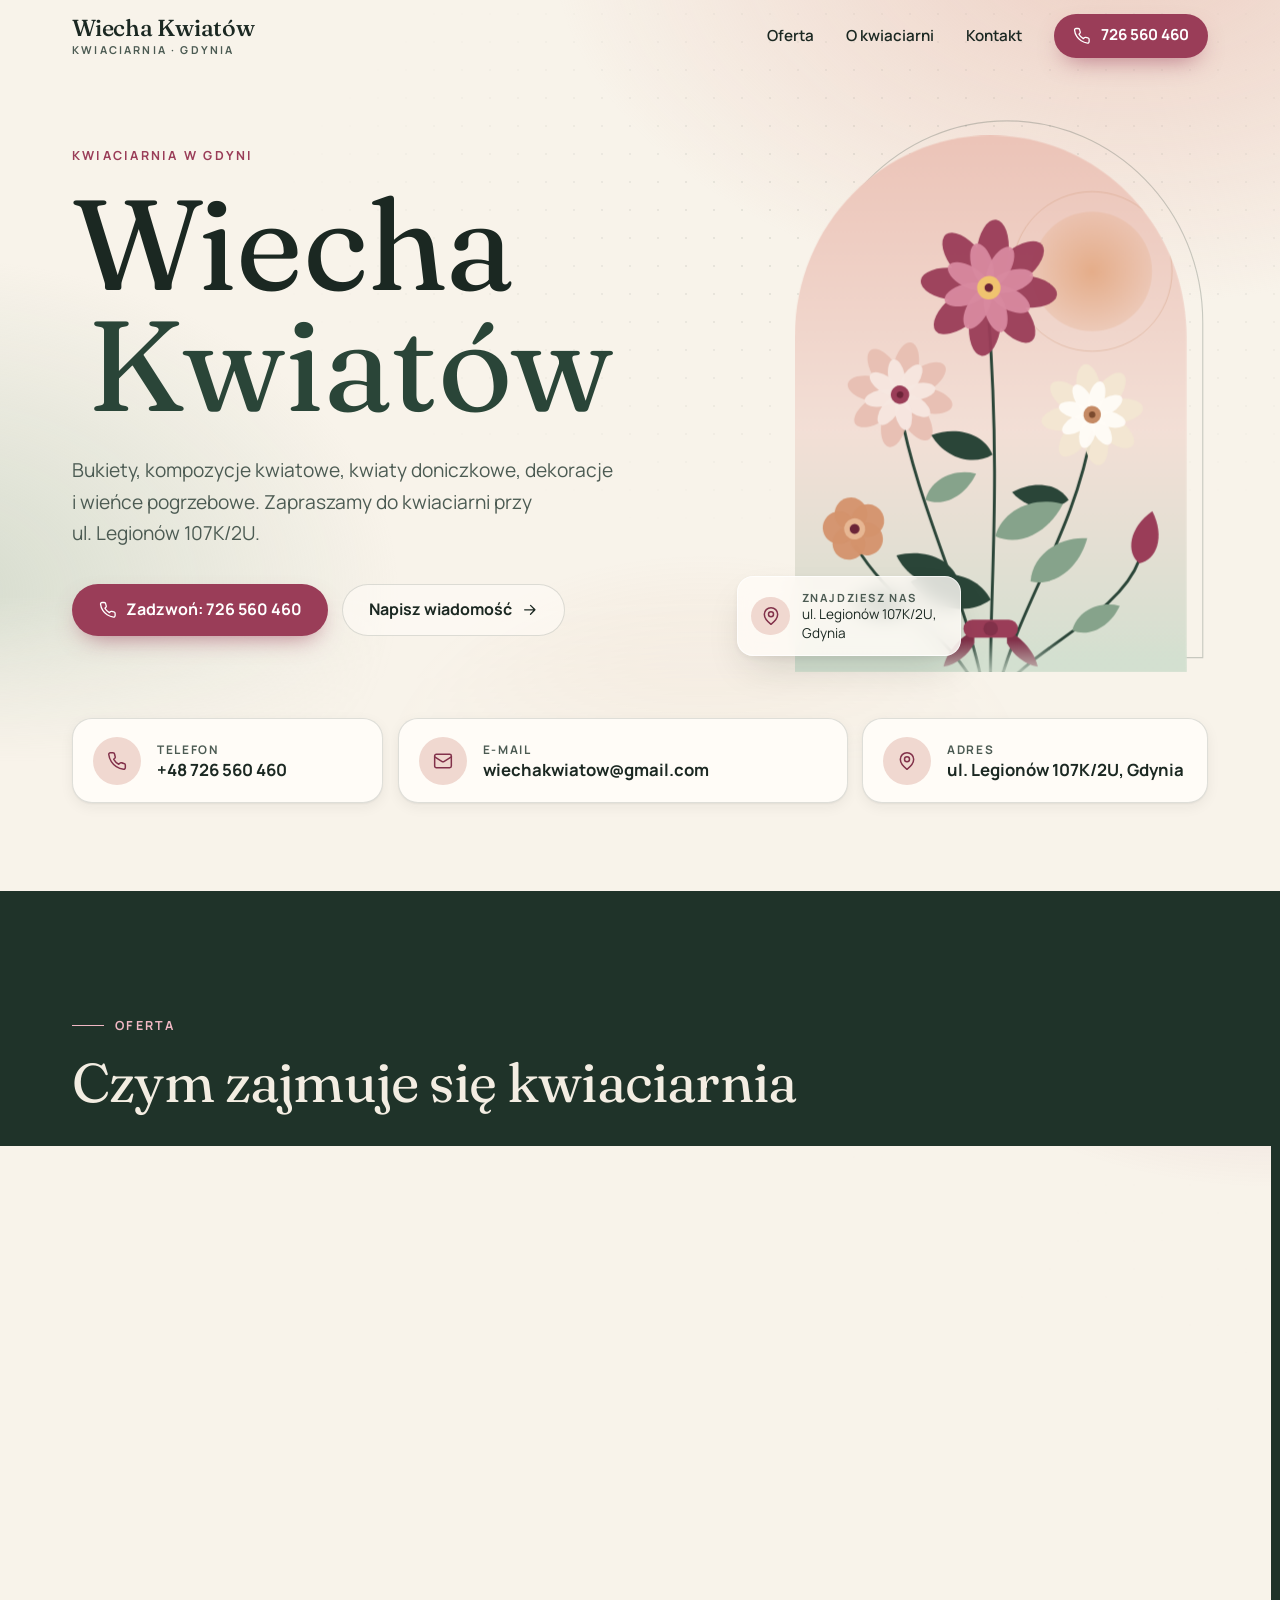
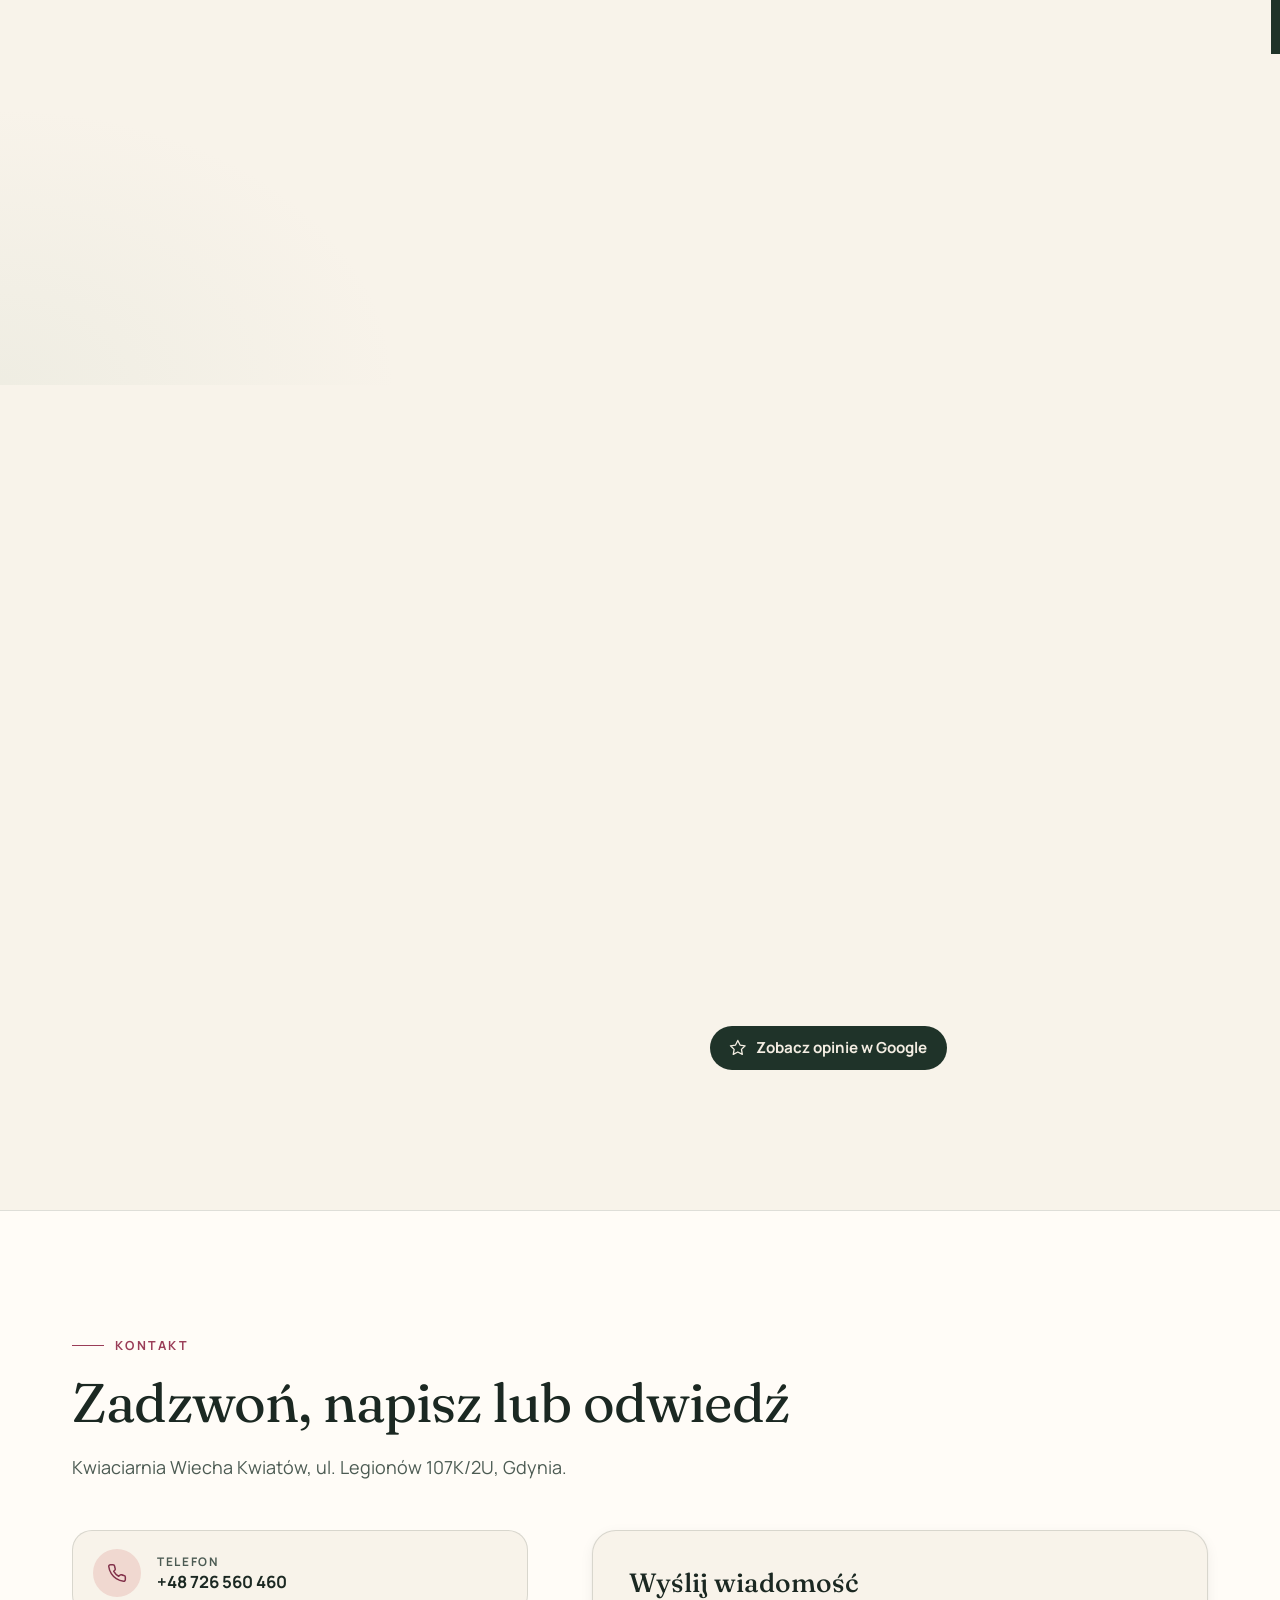
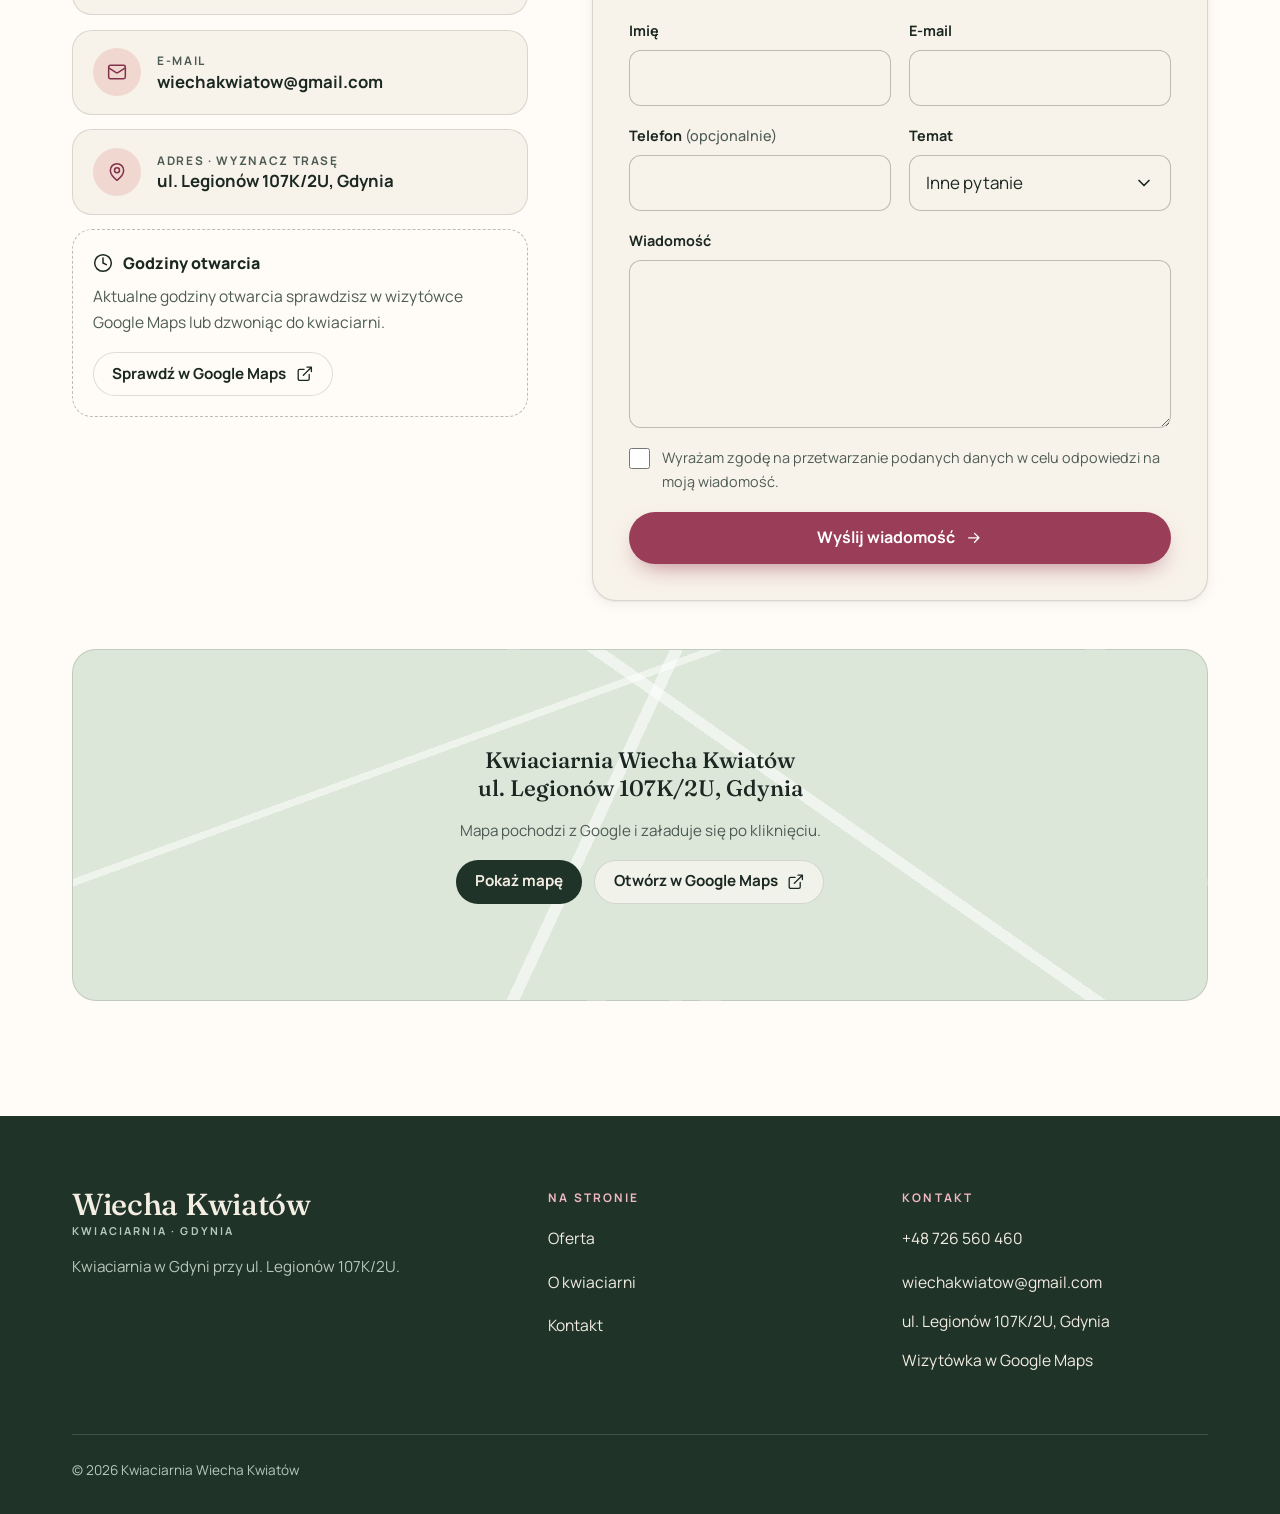
==== index.html @ 16b94c12 "Dodaj stronę-wizytówkę kwiaciarni Wiecha Kwiatów (HTML/CSS/JS) Jednostronicowa strona statyczna goto" ====
<!doctype html>
<html lang="pl">
<head>
  <meta charset="utf-8">
  <meta name="viewport" content="width=device-width, initial-scale=1">
  <title>Wiecha Kwiatów – kwiaciarnia w Gdyni | ul. Legionów 107K/2U</title>
  <meta name="description" content="Kwiaciarnia Wiecha Kwiatów w Gdyni, ul. Legionów 107K/2U: bukiety, kompozycje kwiatowe, kwiaty doniczkowe, dekoracje, wieńce pogrzebowe. Tel. 726 560 460.">
  <meta name="theme-color" content="#f8f3ea">
  <meta name="format-detection" content="telephone=no">
  <link rel="canonical" href="https://TWOJA-DOMENA.pl/">

  <!-- Open Graph / Twitter -->
  <meta property="og:type" content="website">
  <meta property="og:locale" content="pl_PL">
  <meta property="og:site_name" content="Kwiaciarnia Wiecha Kwiatów">
  <meta property="og:title" content="Wiecha Kwiatów – kwiaciarnia w Gdyni">
  <meta property="og:description" content="Bukiety, kompozycje kwiatowe, kwiaty doniczkowe, dekoracje i wieńce pogrzebowe. ul. Legionów 107K/2U, Gdynia.">
  <meta property="og:url" content="https://TWOJA-DOMENA.pl/">
  <meta property="og:image" content="https://TWOJA-DOMENA.pl/assets/img/og-image.png">
  <meta property="og:image:width" content="1200">
  <meta property="og:image:height" content="630">
  <meta property="og:image:alt" content="Kwiaciarnia Wiecha Kwiatów, Gdynia – grafika typograficzna">
  <meta name="twitter:card" content="summary_large_image">
  <meta name="twitter:title" content="Wiecha Kwiatów – kwiaciarnia w Gdyni">
  <meta name="twitter:description" content="Bukiety, kompozycje kwiatowe, kwiaty doniczkowe, dekoracje i wieńce pogrzebowe. ul. Legionów 107K/2U, Gdynia.">
  <meta name="twitter:image" content="https://TWOJA-DOMENA.pl/assets/img/og-image.png">

  <!-- Ikony -->
  <link rel="icon" href="assets/img/favicon.svg" type="image/svg+xml">
  <link rel="icon" href="assets/img/favicon-32.png" sizes="32x32" type="image/png">
  <link rel="apple-touch-icon" href="assets/img/apple-touch-icon.png">
  <link rel="manifest" href="site.webmanifest">

  <!-- Wydajność: fonty hostowane lokalnie, preload tylko krytycznych -->
  <link rel="preload" href="assets/fonts/fraunces-latin.woff2" as="font" type="font/woff2" crossorigin>
  <link rel="preload" href="assets/fonts/fraunces-latin-ext.woff2" as="font" type="font/woff2" crossorigin>
  <link rel="preload" href="assets/fonts/manrope-latin.woff2" as="font" type="font/woff2" crossorigin>
  <link rel="preload" href="assets/fonts/manrope-latin-ext.woff2" as="font" type="font/woff2" crossorigin>
  <link rel="stylesheet" href="assets/css/styles.css">
  <script>document.documentElement.classList.add("js")</script>

  <!-- Dane strukturalne: wyłącznie potwierdzone informacje.
       Celowo BRAK: openingHoursSpecification, geo, image, priceRange, aggregateRating, sameAs
       (nie zostały potwierdzone u źródła – dodać dopiero po weryfikacji, patrz docs/RESEARCH.md). -->
  <script type="application/ld+json">
  {
    "@context": "https://schema.org",
    "@graph": [
      {
        "@type": "Florist",
        "@id": "https://TWOJA-DOMENA.pl/#kwiaciarnia",
        "name": "Kwiaciarnia Wiecha Kwiatów",
        "url": "https://TWOJA-DOMENA.pl/",
        "telephone": "+48726560460",
        "email": "wiechakwiatow@gmail.com",
        "address": {
          "@type": "PostalAddress",
          "streetAddress": "ul. Legionów 107K/2U",
          "addressLocality": "Gdynia",
          "addressCountry": "PL"
        },
        "hasMap": "https://www.google.com/maps?cid=7036620546033664155"
      },
      {
        "@type": "WebSite",
        "@id": "https://TWOJA-DOMENA.pl/#website",
        "url": "https://TWOJA-DOMENA.pl/",
        "name": "Kwiaciarnia Wiecha Kwiatów",
        "inLanguage": "pl-PL",
        "publisher": { "@id": "https://TWOJA-DOMENA.pl/#kwiaciarnia" }
      }
    ]
  }
  </script>
</head>

<body>
  <a class="skip-link" href="#main">Przejdź do treści</a>

  <!-- Sprite ikon -->
  <svg class="sprite" aria-hidden="true" focusable="false" xmlns="http://www.w3.org/2000/svg">
    <symbol id="i-phone" viewBox="0 0 24 24"><path d="M22 16.92v3a2 2 0 0 1-2.18 2 19.79 19.79 0 0 1-8.63-3.07 19.5 19.5 0 0 1-6-6 19.79 19.79 0 0 1-3.07-8.67A2 2 0 0 1 4.11 2h3a2 2 0 0 1 2 1.72 12.84 12.84 0 0 0 .7 2.81 2 2 0 0 1-.45 2.11L8.09 9.91a16 16 0 0 0 6 6l1.27-1.27a2 2 0 0 1 2.11-.45 12.84 12.84 0 0 0 2.81.7A2 2 0 0 1 22 16.92z"/></symbol>
    <symbol id="i-mail" viewBox="0 0 24 24"><rect x="2" y="4" width="20" height="16" rx="2"/><path d="m22 7-8.97 5.7a1.94 1.94 0 0 1-2.06 0L2 7"/></symbol>
    <symbol id="i-pin" viewBox="0 0 24 24"><path d="M20 10c0 6-8 12-8 12S4 16 4 10a8 8 0 0 1 16 0z"/><circle cx="12" cy="10" r="3"/></symbol>
    <symbol id="i-clock" viewBox="0 0 24 24"><circle cx="12" cy="12" r="10"/><path d="M12 6v6l4 2"/></symbol>
    <symbol id="i-star" viewBox="0 0 24 24"><path d="m12 2 3.09 6.26L22 9.27l-5 4.87 1.18 6.88L12 17.77l-6.18 3.25L7 14.14 2 9.27l6.91-1.01L12 2z"/></symbol>
    <symbol id="i-arrow" viewBox="0 0 24 24"><path d="M5 12h14M13 6l6 6-6 6"/></symbol>
    <symbol id="i-ext" viewBox="0 0 24 24"><path d="M15 3h6v6M10 14 21 3M18 13v6a2 2 0 0 1-2 2H5a2 2 0 0 1-2-2V8a2 2 0 0 1 2-2h6"/></symbol>
  </svg>

  <!-- ===== NAGŁÓWEK ===== -->
  <header class="site-header" id="site-header">
    <div class="container header-inner">
      <a class="brand" href="#top">
        <span class="brand__name">Wiecha Kwiatów</span>
        <span class="brand__sub">Kwiaciarnia · Gdynia</span>
      </a>

      <nav class="nav" id="site-nav" aria-label="Główna nawigacja">
        <ul class="nav__list">
          <li><a class="nav__link" href="#oferta">Oferta</a></li>
          <li><a class="nav__link" href="#o-kwiaciarni">O kwiaciarni</a></li>
          <li><a class="nav__link" href="#kontakt">Kontakt</a></li>
        </ul>
        <a class="btn btn--primary btn--sm" href="tel:+48726560460">
          <svg class="icon" aria-hidden="true" focusable="false"><use href="#i-phone"/></svg>
          <span>726&nbsp;560&nbsp;460</span>
        </a>
      </nav>

      <button class="nav-toggle" type="button" aria-expanded="false" aria-controls="site-nav">
        <span class="sr-only">Menu</span>
        <span class="nav-toggle__bars" aria-hidden="true"></span>
      </button>
    </div>
  </header>

  <main id="main">

    <!-- ===== HERO ===== -->
    <section class="hero" id="top" aria-labelledby="hero-title">
      <div class="bg-decor" aria-hidden="true"></div>
      <div class="container hero__grid">
        <div class="hero__copy">
          <h1 class="hero__title" id="hero-title" data-rise style="--i:0">
            <span class="hero__kicker">Kwiaciarnia w Gdyni</span>
            <span class="hero__name"><span>Wiecha</span> <span>Kwiatów</span></span>
          </h1>
          <p class="hero__lead" data-rise style="--i:1">
            Bukiety, kompozycje kwiatowe, kwiaty doniczkowe, dekoracje i&nbsp;wieńce pogrzebowe.
            Zapraszamy do kwiaciarni przy ul.&nbsp;Legionów&nbsp;107K/2U.
          </p>
          <div class="hero__cta" data-rise style="--i:2">
            <a class="btn btn--primary" href="tel:+48726560460">
              <svg class="icon" aria-hidden="true" focusable="false"><use href="#i-phone"/></svg>
              Zadzwoń:&nbsp;726&nbsp;560&nbsp;460
            </a>
            <a class="btn btn--ghost btn--arrow" href="#kontakt">
              Napisz wiadomość
              <svg class="icon" aria-hidden="true" focusable="false"><use href="#i-arrow"/></svg>
            </a>
          </div>
        </div>

        <!-- Ilustracja wektorowa (dekoracja, nie zdjęcie) -->
        <div class="hero__art" aria-hidden="true">
          <svg viewBox="0 0 480 620" xmlns="http://www.w3.org/2000/svg" focusable="false">
            <defs>
              <linearGradient id="g-arch" x1="0" y1="0" x2="0" y2="1">
                <stop offset="0" stop-color="#ecc4b8"/>
                <stop offset=".55" stop-color="#f3dfd6"/>
                <stop offset="1" stop-color="#d3e0d0"/>
              </linearGradient>
              <radialGradient id="g-sun" cx=".5" cy=".5" r=".5">
                <stop offset="0" stop-color="#e3a77f" stop-opacity=".85"/>
                <stop offset="1" stop-color="#e3a77f" stop-opacity=".25"/>
              </radialGradient>
              <linearGradient id="g-fade" x1="0" y1="0" x2="0" y2="1">
                <stop offset=".35" stop-color="#d3e0d0" stop-opacity="0"/>
                <stop offset="1" stop-color="#d3e0d0" stop-opacity="1"/>
              </linearGradient>
              <clipPath id="c-arch">
                <path id="arch-d" d="M24 620V250C24 126 122 28 240 28s216 98 216 222v370z"/>
              </clipPath>

              <path id="leaf" d="M0 0C16-24 52-28 78-10 56 12 22 20 0 0z"/>

              <g id="bloom">
                <g class="pt1">
                  <ellipse cx="0" cy="-33" rx="15" ry="31"/>
                  <ellipse cx="0" cy="-33" rx="15" ry="31" transform="rotate(45)"/>
                  <ellipse cx="0" cy="-33" rx="15" ry="31" transform="rotate(90)"/>
                  <ellipse cx="0" cy="-33" rx="15" ry="31" transform="rotate(135)"/>
                  <ellipse cx="0" cy="-33" rx="15" ry="31" transform="rotate(180)"/>
                  <ellipse cx="0" cy="-33" rx="15" ry="31" transform="rotate(225)"/>
                  <ellipse cx="0" cy="-33" rx="15" ry="31" transform="rotate(270)"/>
                  <ellipse cx="0" cy="-33" rx="15" ry="31" transform="rotate(315)"/>
                </g>
                <g class="pt2">
                  <ellipse cx="0" cy="-22" rx="10" ry="21" transform="rotate(22.5)"/>
                  <ellipse cx="0" cy="-22" rx="10" ry="21" transform="rotate(67.5)"/>
                  <ellipse cx="0" cy="-22" rx="10" ry="21" transform="rotate(112.5)"/>
                  <ellipse cx="0" cy="-22" rx="10" ry="21" transform="rotate(157.5)"/>
                  <ellipse cx="0" cy="-22" rx="10" ry="21" transform="rotate(202.5)"/>
                  <ellipse cx="0" cy="-22" rx="10" ry="21" transform="rotate(247.5)"/>
                  <ellipse cx="0" cy="-22" rx="10" ry="21" transform="rotate(292.5)"/>
                  <ellipse cx="0" cy="-22" rx="10" ry="21" transform="rotate(337.5)"/>
                </g>
                <circle class="ptc" r="11"/>
                <circle class="ptd" r="4"/>
              </g>

              <g id="poppy">
                <g class="pt1">
                  <circle cx="0" cy="-22" r="23"/>
                  <circle cx="21" cy="-7" r="23"/>
                  <circle cx="13" cy="18" r="23"/>
                  <circle cx="-13" cy="18" r="23"/>
                  <circle cx="-21" cy="-7" r="23"/>
                </g>
                <circle class="pt2" r="15"/>
                <circle class="ptc" r="7"/>
              </g>

              <path id="bud" d="M0 0C-22-10-26-44 0-74 26-44 22-10 0 0z"/>
            </defs>

            <!-- obrys przesunięty (linia) -->
            <use href="#arch-d" transform="translate(18 -16)" fill="none" stroke="#1f3329" stroke-opacity=".22" stroke-width="1.2"/>

            <g class="art-frame">
              <use href="#arch-d" fill="url(#g-arch)"/>

              <g clip-path="url(#c-arch)">
                <circle cx="352" cy="178" r="66" fill="url(#g-sun)"/>
                <circle cx="352" cy="178" r="88" fill="none" stroke="#c58a64" stroke-opacity=".35" stroke-width="1"/>

                <!-- lewy bukiet -->
                <g class="art-sway art-sway--b">
                  <path class="stem" d="M232 640C214 540 160 440 140 330"/>
                  <use href="#leaf" class="leaf" transform="translate(205 520) rotate(-150) scale(.95)"/>
                  <use href="#leaf" class="leaf leaf--sage" transform="translate(168 430) rotate(-20) scale(.8)"/>
                  <use href="#bloom" class="bl bl--blush" transform="translate(140 314) rotate(12) scale(.92)"/>
                </g>

                <!-- prawy bukiet -->
                <g class="art-sway art-sway--c">
                  <path class="stem" d="M248 640C274 540 332 468 352 352"/>
                  <use href="#leaf" class="leaf leaf--sage" transform="translate(284 520) rotate(-30) scale(1)"/>
                  <use href="#leaf" class="leaf" transform="translate(326 430) rotate(-165) scale(.8)"/>
                  <use href="#bloom" class="bl bl--cream" transform="translate(352 336) rotate(-8) scale(.88)"/>
                </g>

                <!-- boczne -->
                <g class="art-sway">
                  <path class="stem" d="M226 640C196 580 126 540 92 482"/>
                  <use href="#leaf" class="leaf" transform="translate(150 548) rotate(-168) scale(.8)"/>
                  <use href="#poppy" class="bl bl--clay" transform="translate(90 462) rotate(-14) scale(.78)"/>
                </g>
                <g class="art-sway art-sway--b">
                  <path class="stem" d="M252 640C292 590 382 556 404 496"/>
                  <use href="#leaf" class="leaf leaf--sage" transform="translate(330 574) rotate(-20) scale(.75)"/>
                  <use href="#bud" class="bl bl--rose" transform="translate(404 500) rotate(14) scale(.8)"/>
                </g>

                <!-- centralna, największa -->
                <g class="art-sway art-sway--c">
                  <path class="stem" d="M240 640C238 540 252 420 238 232"/>
                  <use href="#leaf" class="leaf" transform="translate(240 540) rotate(-160) scale(1.15)"/>
                  <use href="#leaf" class="leaf leaf--sage" transform="translate(245 470) rotate(-18) scale(1.05)"/>
                  <use href="#leaf" class="leaf" transform="translate(242 380) rotate(-155) scale(.9)"/>
                  <use href="#bloom" class="bl bl--rose" transform="translate(238 196) rotate(6) scale(1.18)"/>
                </g>

                <!-- wstążka spinająca bukiet + wyciszenie łodyg ku dołowi -->
                <path d="M222 574c-14 6-30 22-34 40 14-2 28-14 34-26zM258 574c14 6 30 22 34 40-14-2-28-14-34-26z" fill="#82314a"/>
                <rect x="210" y="562" width="60" height="20" rx="10" fill="#9a3d58"/>
                <circle cx="240" cy="572" r="8" fill="#82314a"/>
                <rect x="0" y="560" width="480" height="70" fill="url(#g-fade)"/>
              </g>
            </g>
          </svg>

          <div class="art-card">
            <span class="tile__icon"><svg class="icon" aria-hidden="true" focusable="false"><use href="#i-pin"/></svg></span>
            <span><strong>Znajdziesz nas</strong>ul. Legionów 107K/2U, Gdynia</span>
          </div>
        </div>
      </div>
    </section>

    <!-- ===== SZYBKI KONTAKT ===== -->
    <section class="quick" aria-label="Dane kontaktowe">
      <div class="container quick__grid">
        <a class="tile reveal" style="--i:0" href="tel:+48726560460">
          <span class="tile__icon"><svg class="icon" aria-hidden="true" focusable="false"><use href="#i-phone"/></svg></span>
          <span><span class="tile__label">Telefon</span><span class="tile__value">+48&nbsp;726&nbsp;560&nbsp;460</span></span>
        </a>
        <a class="tile reveal" style="--i:1" href="mailto:wiechakwiatow@gmail.com">
          <span class="tile__icon"><svg class="icon" aria-hidden="true" focusable="false"><use href="#i-mail"/></svg></span>
          <span><span class="tile__label">E-mail</span><span class="tile__value">wiechakwiatow@gmail.com</span></span>
        </a>
        <a class="tile reveal" style="--i:2" href="https://www.google.com/maps?cid=7036620546033664155" target="_blank" rel="noopener">
          <span class="tile__icon"><svg class="icon" aria-hidden="true" focusable="false"><use href="#i-pin"/></svg></span>
          <span><span class="tile__label">Adres</span><span class="tile__value">ul. Legionów 107K/2U, Gdynia<span class="sr-only"> (otwiera się w nowej karcie)</span></span></span>
        </a>
      </div>
    </section>

    <!-- ===== OFERTA ===== -->
    <section class="section section--dark offer" id="oferta" aria-labelledby="oferta-title">
      <div class="bg-decor" aria-hidden="true"></div>
      <div class="container">
        <div class="offer__head reveal">
          <div>
            <p class="eyebrow">Oferta</p>
            <h2 class="h2" id="oferta-title">Czym zajmuje się kwiaciarnia</h2>
          </div>
          <p class="lead">Wybierz kategorię, o którą chcesz zapytać — formularz kontaktowy ustawi się sam.</p>
        </div>

        <!-- Aby dodać pozycję: skopiuj <li>, zmień numer, nazwę i data-topic (musi odpowiadać wartości w <select> formularza). -->
        <ul class="offer-list">
          <li class="offer-item reveal" style="--i:0">
            <a class="offer-link" href="#kontakt" data-topic="bukiet">
              <span class="offer-num" aria-hidden="true">01</span>
              <h3 class="offer-title">Bukiety</h3>
              <span class="offer-go"><span>Zapytaj</span><svg class="icon" aria-hidden="true" focusable="false"><use href="#i-arrow"/></svg></span>
            </a>
          </li>
          <li class="offer-item reveal" style="--i:1">
            <a class="offer-link" href="#kontakt" data-topic="kompozycja">
              <span class="offer-num" aria-hidden="true">02</span>
              <h3 class="offer-title">Kompozycje kwiatowe</h3>
              <span class="offer-go"><span>Zapytaj</span><svg class="icon" aria-hidden="true" focusable="false"><use href="#i-arrow"/></svg></span>
            </a>
          </li>
          <li class="offer-item reveal" style="--i:2">
            <a class="offer-link" href="#kontakt" data-topic="doniczkowe">
              <span class="offer-num" aria-hidden="true">03</span>
              <h3 class="offer-title">Kwiaty doniczkowe</h3>
              <span class="offer-go"><span>Zapytaj</span><svg class="icon" aria-hidden="true" focusable="false"><use href="#i-arrow"/></svg></span>
            </a>
          </li>
          <li class="offer-item reveal" style="--i:3">
            <a class="offer-link" href="#kontakt" data-topic="dekoracje">
              <span class="offer-num" aria-hidden="true">04</span>
              <h3 class="offer-title">Dekoracje kwiatowe</h3>
              <span class="offer-go"><span>Zapytaj</span><svg class="icon" aria-hidden="true" focusable="false"><use href="#i-arrow"/></svg></span>
            </a>
          </li>
          <li class="offer-item reveal" style="--i:4">
            <a class="offer-link" href="#kontakt" data-topic="wieniec">
              <span class="offer-num" aria-hidden="true">05</span>
              <h3 class="offer-title">Wieńce pogrzebowe</h3>
              <span class="offer-go"><span>Zapytaj</span><svg class="icon" aria-hidden="true" focusable="false"><use href="#i-arrow"/></svg></span>
            </a>
          </li>
        </ul>
        <p class="offer__note reveal">Szczegóły i dostępność — zadzwoń pod numer <a href="tel:+48726560460">+48&nbsp;726&nbsp;560&nbsp;460</a> lub napisz.</p>
      </div>
    </section>

    <!-- ===== O KWIACIARNI ===== -->
    <section class="section about" id="o-kwiaciarni" aria-labelledby="o-title">
      <div class="bg-decor" aria-hidden="true"></div>
      <div class="container about__grid">
        <div class="reveal">
          <p class="eyebrow">O kwiaciarni</p>
          <h2 class="h2" id="o-title">Kwiaciarnia przy ul.&nbsp;Legionów w&nbsp;Gdyni</h2>
        </div>
        <div class="reveal" style="--i:1">
          <div class="about__text">
            <!-- TODO(klient): rozbudować opis o historię, zespół i podejście do pracy – dopiero po otrzymaniu tych informacji. -->
            <p>Wiecha Kwiatów to kwiaciarnia w Gdyni. Zajmuje się tworzeniem kompozycji kwiatowych — od bukietów, przez kwiaty doniczkowe i dekoracje, po wieńce pogrzebowe.</p>
            <p>Kompozycje są przygotowywane z dbałością o szczegóły i zgodnie z indywidualnymi oczekiwaniami klientów.</p>
          </div>
          <dl class="facts">
            <div><dt>Miasto</dt><dd>Gdynia</dd></div>
            <div><dt>Adres</dt><dd>ul. Legionów 107K/2U</dd></div>
            <div><dt>Telefon</dt><dd><a href="tel:+48726560460">+48&nbsp;726&nbsp;560&nbsp;460</a></dd></div>
          </dl>
          <div class="review-card">
            <h3>Opinie klientów</h3>
            <p>Opinie o kwiaciarni znajdziesz w jej wizytówce Google.</p>
            <a class="btn btn--dark btn--sm" href="https://www.google.com/maps?cid=7036620546033664155" target="_blank" rel="noopener">
              <svg class="icon" aria-hidden="true" focusable="false"><use href="#i-star"/></svg>
              Zobacz opinie w Google
              <span class="sr-only">(otwiera się w nowej karcie)</span>
            </a>
          </div>
        </div>
      </div>
    </section>

    <!-- ===== KONTAKT ===== -->
    <section class="section contact" id="kontakt" aria-labelledby="kontakt-title">
      <div class="container">
        <div class="reveal">
          <p class="eyebrow">Kontakt</p>
          <h2 class="h2" id="kontakt-title">Zadzwoń, napisz lub odwiedź</h2>
          <p class="lead">Kwiaciarnia Wiecha Kwiatów, ul.&nbsp;Legionów&nbsp;107K/2U, Gdynia.</p>
        </div>

        <div class="contact__grid">
          <div class="contact__cards">
            <a class="tile reveal" style="--i:0" href="tel:+48726560460">
              <span class="tile__icon"><svg class="icon" aria-hidden="true" focusable="false"><use href="#i-phone"/></svg></span>
              <span><span class="tile__label">Telefon</span><span class="tile__value">+48&nbsp;726&nbsp;560&nbsp;460</span></span>
            </a>
            <a class="tile reveal" style="--i:1" href="mailto:wiechakwiatow@gmail.com">
              <span class="tile__icon"><svg class="icon" aria-hidden="true" focusable="false"><use href="#i-mail"/></svg></span>
              <span><span class="tile__label">E-mail</span><span class="tile__value">wiechakwiatow@gmail.com</span></span>
            </a>
            <a class="tile reveal" style="--i:2" href="https://www.google.com/maps/dir/?api=1&amp;destination=Kwiaciarnia+Wiecha+Kwiat%C3%B3w%2C+Legion%C3%B3w+107K%2F2U%2C+Gdynia" target="_blank" rel="noopener">
              <span class="tile__icon"><svg class="icon" aria-hidden="true" focusable="false"><use href="#i-pin"/></svg></span>
              <span><span class="tile__label">Adres · wyznacz trasę</span><span class="tile__value">ul. Legionów 107K/2U, Gdynia<span class="sr-only"> (otwiera się w nowej karcie)</span></span></span>
            </a>
            <!-- TODO(klient): wpisać godziny otwarcia po ich potwierdzeniu (np. lista <dl> dni i godzin) – do tego czasu odsyłamy do Google. -->
            <div class="hours reveal" style="--i:3">
              <h3><svg class="icon" aria-hidden="true" focusable="false"><use href="#i-clock"/></svg> Godziny otwarcia</h3>
              <p>Aktualne godziny otwarcia sprawdzisz w wizytówce Google Maps lub dzwoniąc do kwiaciarni.</p>
              <a class="btn btn--ghost btn--sm" href="https://www.google.com/maps?cid=7036620546033664155" target="_blank" rel="noopener">
                Sprawdź w Google Maps
                <svg class="icon" aria-hidden="true" focusable="false"><use href="#i-ext"/></svg>
                <span class="sr-only">(otwiera się w nowej karcie)</span>
              </a>
            </div>
          </div>

          <div class="form-card reveal" style="--i:1">
            <h3 id="form-title">Wyślij wiadomość</h3>
            <!-- TODO(integracja): wpisz adres usługi obsługującej formularz w data-endpoint
                 (np. Formspree / Web3Forms / własny skrypt PHP na Hostingerze). Szczegóły: README.md.
                 Do czasu integracji formularz nie wysyła danych – pokazuje przycisk „Napisz e-mailem". -->
            <form class="form" id="contact-form" method="post" action="#kontakt" data-endpoint="" novalidate aria-labelledby="form-title">
              <div class="field-row">
                <div class="field">
                  <label class="field__label" for="f-name">Imię</label>
                  <input class="field__control" id="f-name" name="name" type="text" autocomplete="name" required aria-describedby="f-name-err">
                  <p class="field__error" id="f-name-err" role="alert"></p>
                </div>
                <div class="field">
                  <label class="field__label" for="f-email">E-mail</label>
                  <input class="field__control" id="f-email" name="email" type="email" autocomplete="email" inputmode="email" required aria-describedby="f-email-err">
                  <p class="field__error" id="f-email-err" role="alert"></p>
                </div>
              </div>
              <div class="field-row">
                <div class="field">
                  <label class="field__label" for="f-phone">Telefon <span class="field__opt">(opcjonalnie)</span></label>
                  <input class="field__control" id="f-phone" name="phone" type="tel" autocomplete="tel" inputmode="tel">
                </div>
                <div class="field">
                  <label class="field__label" for="f-topic">Temat</label>
                  <select class="field__control" id="f-topic" name="topic">
                    <option value="inne">Inne pytanie</option>
                    <option value="bukiet">Bukiet</option>
                    <option value="kompozycja">Kompozycja kwiatowa</option>
                    <option value="doniczkowe">Kwiaty doniczkowe</option>
                    <option value="dekoracje">Dekoracje kwiatowe</option>
                    <option value="wieniec">Wieniec pogrzebowy</option>
                  </select>
                </div>
              </div>
              <div class="field">
                <label class="field__label" for="f-message">Wiadomość</label>
                <textarea class="field__control" id="f-message" name="message" rows="5" required aria-describedby="f-message-err"></textarea>
                <p class="field__error" id="f-message-err" role="alert"></p>
              </div>
              <div class="form__hp" aria-hidden="true">
                <label>Nie wypełniaj tego pola <input type="text" name="website" tabindex="-1" autocomplete="off"></label>
              </div>
              <div class="field">
                <label class="check">
                  <input type="checkbox" id="f-consent" name="consent" required aria-describedby="f-consent-err">
                  <!-- TODO(klient): po dostarczeniu polityki prywatności zlinkować ją w tej zgodzie. -->
                  <span>Wyrażam zgodę na przetwarzanie podanych danych w celu odpowiedzi na moją wiadomość.</span>
                </label>
                <p class="field__error" id="f-consent-err" role="alert"></p>
              </div>
              <div class="form__status" id="form-status" role="status" aria-live="polite"></div>
              <button class="btn btn--primary" type="submit">
                Wyślij wiadomość
                <svg class="icon" aria-hidden="true" focusable="false"><use href="#i-arrow"/></svg>
              </button>
            </form>
          </div>
        </div>

        <!-- Mapa ładowana dopiero po kliknięciu (wydajność + prywatność) -->
        <div class="map reveal" id="map"
             data-src="https://www.google.com/maps?q=Kwiaciarnia+Wiecha+Kwiat%C3%B3w%2C+Legion%C3%B3w+107K%2F2U%2C+Gdynia&amp;hl=pl&amp;output=embed">
          <div class="map__placeholder">
            <strong>Kwiaciarnia Wiecha Kwiatów<br>ul. Legionów 107K/2U, Gdynia</strong>
            <p>Mapa pochodzi z Google i załaduje się po kliknięciu.</p>
            <div class="map__actions">
              <button class="btn btn--dark btn--sm" type="button" id="map-load">Pokaż mapę</button>
              <a class="btn btn--ghost btn--sm" href="https://www.google.com/maps?cid=7036620546033664155" target="_blank" rel="noopener">
                Otwórz w Google Maps
                <svg class="icon" aria-hidden="true" focusable="false"><use href="#i-ext"/></svg>
                <span class="sr-only">(otwiera się w nowej karcie)</span>
              </a>
            </div>
          </div>
        </div>
      </div>
    </section>
  </main>

  <!-- ===== STOPKA ===== -->
  <footer class="site-footer">
    <div class="container">
      <div class="footer__grid">
        <div class="footer__brand">
          <a class="brand" href="#top">
            <span class="brand__name">Wiecha Kwiatów</span>
            <span class="brand__sub">Kwiaciarnia · Gdynia</span>
          </a>
          <p>Kwiaciarnia w Gdyni przy ul.&nbsp;Legionów&nbsp;107K/2U.</p>
        </div>
        <nav aria-label="Nawigacja w stopce">
          <p class="footer__title">Na stronie</p>
          <ul class="footer__list">
            <li><a href="#oferta">Oferta</a></li>
            <li><a href="#o-kwiaciarni">O kwiaciarni</a></li>
            <li><a href="#kontakt">Kontakt</a></li>
          </ul>
        </nav>
        <div>
          <p class="footer__title">Kontakt</p>
          <ul class="footer__list">
            <li><a href="tel:+48726560460">+48&nbsp;726&nbsp;560&nbsp;460</a></li>
            <li><a href="mailto:wiechakwiatow@gmail.com">wiechakwiatow@gmail.com</a></li>
            <li>ul. Legionów 107K/2U, Gdynia</li>
            <li><a href="https://www.google.com/maps?cid=7036620546033664155" target="_blank" rel="noopener">Wizytówka w Google Maps<span class="sr-only"> (otwiera się w nowej karcie)</span></a></li>
          </ul>
        </div>
      </div>
      <!-- TODO(klient): dane rejestrowe firmy (nazwa podmiotu, NIP) i link do polityki prywatności – po dostarczeniu. -->
      <p class="footer__bottom">© <span id="year">2026</span> Kwiaciarnia Wiecha Kwiatów</p>
    </div>
  </footer>

  <!-- Dolny pasek CTA (mobile) -->
  <div class="mobile-bar">
    <a class="btn btn--primary" href="tel:+48726560460">
      <svg class="icon" aria-hidden="true" focusable="false"><use href="#i-phone"/></svg>
      Zadzwoń
    </a>
    <a class="btn btn--ghost" href="https://www.google.com/maps/dir/?api=1&amp;destination=Kwiaciarnia+Wiecha+Kwiat%C3%B3w%2C+Legion%C3%B3w+107K%2F2U%2C+Gdynia" target="_blank" rel="noopener">
      <svg class="icon" aria-hidden="true" focusable="false"><use href="#i-pin"/></svg>
      Dojazd
      <span class="sr-only">(otwiera się w nowej karcie)</span>
    </a>
  </div>

  <script src="assets/js/main.js" defer></script>
</body>
</html>
---- assets/css/styles.css ----
/* ==========================================================================
   Kwiaciarnia Wiecha Kwiatów — arkusz stylów
   Struktura: 1 Fonty · 2 Tokeny · 3 Reset · 4 Layout · 5 Komponenty ·
              6 Sekcje · 7 Animacje · 8 Preferencje użytkownika
   ========================================================================== */

/* 1. FONTY (self-hosted, podzbiór: łaciński + polskie znaki) -------------- */
@font-face {
  font-family: "Fraunces";
  font-style: normal;
  font-weight: 100 900;
  font-display: swap;
  src: url("../fonts/fraunces-latin.woff2") format("woff2");
  unicode-range: U+0020-007E, U+00A0, U+00A9, U+00B0, U+00B7, U+00D3, U+00F3, U+2013, U+2014, U+2018-201E, U+2022, U+2026, U+20AC;
}
@font-face {
  font-family: "Fraunces";
  font-style: normal;
  font-weight: 100 900;
  font-display: swap;
  src: url("../fonts/fraunces-latin-ext.woff2") format("woff2");
  unicode-range: U+0104-0107, U+0118-0119, U+0141-0144, U+015A-015B, U+0179-017C;
}
@font-face {
  font-family: "Manrope";
  font-style: normal;
  font-weight: 200 800;
  font-display: swap;
  src: url("../fonts/manrope-latin.woff2") format("woff2");
  unicode-range: U+0020-007E, U+00A0, U+00A9, U+00B0, U+00B7, U+00D3, U+00F3, U+2013, U+2014, U+2018-201E, U+2022, U+2026, U+20AC;
}
@font-face {
  font-family: "Manrope";
  font-style: normal;
  font-weight: 200 800;
  font-display: swap;
  src: url("../fonts/manrope-latin-ext.woff2") format("woff2");
  unicode-range: U+0104-0107, U+0118-0119, U+0141-0144, U+015A-015B, U+0179-017C;
}

/* 2. TOKENY ----------------------------------------------------------------
   Wszystkie kolory przeszły kontrolę kontrastu WCAG AA (tekst ≥ 4.5:1). */
:root {
  --ivory: #f8f3ea;
  --paper: #fffcf7;
  --ink: #1b2822;
  --ink-soft: #4c5b53;
  --forest: #1f3329;
  --forest-2: #2a4538;
  --on-dark: #f3ede2;
  --on-dark-soft: #b9c7bd;
  --rose: #9a3d58;
  --rose-deep: #82314a;
  --rose-light: #f0b8c4;
  --blush: #f0d8d0;
  --blush-2: #e8bfb3;
  --sage: #b7c8b5;
  --sage-2: #dce6d9;
  --clay: #c58a64;
  --line: rgba(27, 40, 34, 0.14);
  --line-dark: rgba(243, 237, 226, 0.16);

  --font-display: "Fraunces", "Iowan Old Style", "Palatino Linotype", Palatino, Georgia, serif;
  --font-body: "Manrope", system-ui, -apple-system, "Segoe UI", Roboto, "Helvetica Neue", Arial, sans-serif;

  --radius: 1.25rem;
  --radius-sm: 0.75rem;
  --shadow-sm: 0 1px 2px rgba(27, 40, 34, 0.06), 0 4px 14px rgba(27, 40, 34, 0.06);
  --shadow-md: 0 2px 6px rgba(27, 40, 34, 0.06), 0 18px 40px -12px rgba(27, 40, 34, 0.18);
  --ease: cubic-bezier(0.22, 0.7, 0.2, 1);

  --header-h: 4.5rem;
  --gutter: clamp(1.25rem, 5vw, 2.5rem);
  --section-y: clamp(4rem, 9vw, 7.5rem);
}

/* 3. RESET ---------------------------------------------------------------- */
*,
*::before,
*::after {
  box-sizing: border-box;
}
html {
  -webkit-text-size-adjust: 100%;
  text-size-adjust: 100%;
  scroll-behavior: smooth;
  scroll-padding-top: calc(var(--header-h) + 1rem);
  color-scheme: light;
}
body {
  margin: 0;
  background: var(--ivory);
  color: var(--ink);
  font-family: var(--font-body);
  font-size: 1.0625rem;
  line-height: 1.65;
  font-feature-settings: "kern", "liga";
  -webkit-font-smoothing: antialiased;
  -moz-osx-font-smoothing: grayscale;
  overflow-x: hidden;
}
img,
svg {
  display: block;
  max-width: 100%;
}
h1,
h2,
h3,
p,
ul,
dl,
dd,
figure {
  margin: 0;
}
ul {
  padding: 0;
  list-style: none;
}
a {
  color: inherit;
}
button,
input,
select,
textarea {
  font: inherit;
  color: inherit;
}
[hidden] {
  display: none !important;
}

:focus-visible {
  outline: 3px solid var(--rose);
  outline-offset: 3px;
  border-radius: 4px;
}
.on-dark :focus-visible,
.site-footer :focus-visible {
  outline-color: var(--rose-light);
}

.sr-only {
  position: absolute;
  width: 1px;
  height: 1px;
  padding: 0;
  margin: -1px;
  overflow: hidden;
  clip: rect(0, 0, 0, 0);
  white-space: nowrap;
  border: 0;
}
.sprite {
  position: absolute;
  width: 0;
  height: 0;
  overflow: hidden;
}
.icon {
  width: 1.25rem;
  height: 1.25rem;
  flex: none;
  fill: none;
  stroke: currentColor;
  stroke-width: 1.8;
  stroke-linecap: round;
  stroke-linejoin: round;
}

.skip-link {
  position: fixed;
  top: 0.75rem;
  left: 0.75rem;
  z-index: 100;
  padding: 0.7rem 1.1rem;
  border-radius: 999px;
  background: var(--forest);
  color: var(--on-dark);
  font-weight: 700;
  text-decoration: none;
  transform: translateY(-200%);
  transition: transform 0.2s var(--ease);
}
.skip-link:focus {
  transform: translateY(0);
}

/* 4. LAYOUT --------------------------------------------------------------- */
.container {
  width: 100%;
  max-width: 76rem;
  margin-inline: auto;
  padding-inline: var(--gutter);
}
.section {
  position: relative;
  padding-block: var(--section-y);
}
.section--dark {
  background: var(--forest);
  color: var(--on-dark);
}

/* 5. KOMPONENTY ----------------------------------------------------------- */

/* Typografia */
.eyebrow {
  display: inline-flex;
  align-items: center;
  gap: 0.7rem;
  margin-bottom: 1.1rem;
  color: var(--rose);
  font-size: 0.78rem;
  font-weight: 700;
  letter-spacing: 0.18em;
  text-transform: uppercase;
}
.eyebrow::before {
  content: "";
  width: 2rem;
  height: 1px;
  background: currentColor;
}
.on-dark .eyebrow,
.section--dark .eyebrow {
  color: var(--rose-light);
}
.h2 {
  font-family: var(--font-display);
  font-weight: 400;
  font-size: clamp(2.1rem, 4.6vw, 3.4rem);
  line-height: 1.08;
  letter-spacing: -0.015em;
  text-wrap: balance;
}
.lead {
  max-width: 38rem;
  margin-top: 1.25rem;
  color: var(--ink-soft);
  font-size: 1.125rem;
}
.section--dark .lead {
  color: var(--on-dark-soft);
}

/* Przyciski */
.btn {
  position: relative;
  display: inline-flex;
  align-items: center;
  justify-content: center;
  gap: 0.6rem;
  min-height: 3.25rem;
  padding: 0.85rem 1.6rem;
  border: 1.5px solid transparent;
  border-radius: 999px;
  font-size: 1rem;
  font-weight: 700;
  line-height: 1.2;
  text-decoration: none;
  cursor: pointer;
  transition: transform 0.25s var(--ease), background-color 0.25s, color 0.25s, border-color 0.25s, box-shadow 0.25s;
}
.btn:active {
  transform: translateY(1px) scale(0.99);
}
.btn--primary {
  background: var(--rose);
  color: #fff;
  box-shadow: 0 10px 24px -10px rgba(154, 61, 88, 0.7);
}
.btn--primary:hover {
  background: var(--rose-deep);
  transform: translateY(-2px);
  box-shadow: 0 16px 28px -12px rgba(154, 61, 88, 0.75);
}
.btn--ghost {
  border-color: var(--line);
  background: rgba(255, 252, 247, 0.6);
  color: var(--ink);
}
.btn--ghost:hover {
  border-color: var(--forest);
  background: var(--paper);
  transform: translateY(-2px);
}
.btn--dark {
  background: var(--forest);
  color: var(--on-dark);
}
.btn--dark:hover {
  background: var(--forest-2);
  transform: translateY(-2px);
}
.btn--sm {
  min-height: 2.75rem;
  padding: 0.55rem 1.15rem;
  font-size: 0.95rem;
}
.btn .icon {
  width: 1.1rem;
  height: 1.1rem;
}
.btn--arrow .icon {
  transition: transform 0.25s var(--ease);
}
.btn--arrow:hover .icon {
  transform: translateX(3px);
}

/* Nagłówek / nawigacja */
.site-header {
  position: sticky;
  top: 0;
  z-index: 50;
  height: var(--header-h);
  border-bottom: 1px solid transparent;
  transition: background-color 0.3s, border-color 0.3s, box-shadow 0.3s, backdrop-filter 0.3s;
}
.site-header.is-scrolled {
  background: rgba(248, 243, 234, 0.88);
  border-bottom-color: var(--line);
  -webkit-backdrop-filter: saturate(1.4) blur(14px);
  backdrop-filter: saturate(1.4) blur(14px);
}
.header-inner {
  display: flex;
  align-items: center;
  justify-content: space-between;
  gap: 1rem;
  height: 100%;
}
.brand {
  display: flex;
  flex-direction: column;
  line-height: 1.1;
  text-decoration: none;
}
.brand__name {
  font-family: var(--font-display);
  font-size: 1.45rem;
  font-weight: 500;
  letter-spacing: -0.01em;
}
.brand__sub {
  margin-top: 0.2rem;
  color: var(--ink-soft);
  font-size: 0.68rem;
  font-weight: 700;
  letter-spacing: 0.2em;
  text-transform: uppercase;
}
.nav {
  display: flex;
  align-items: center;
  gap: 2rem;
}
.nav__list {
  display: flex;
  align-items: center;
  gap: 2rem;
}
.nav__link {
  position: relative;
  padding-block: 0.4rem;
  font-size: 0.95rem;
  font-weight: 600;
  text-decoration: none;
}
.nav__link::after {
  content: "";
  position: absolute;
  inset: auto 0 0.1rem;
  height: 1.5px;
  background: var(--rose);
  transform: scaleX(0);
  transform-origin: left;
  transition: transform 0.3s var(--ease);
}
.nav__link:hover::after,
.nav__link[aria-current="true"]::after {
  transform: scaleX(1);
}

.nav-toggle {
  display: none;
  position: relative;
  width: 2.9rem;
  height: 2.9rem;
  padding: 0;
  border: 1.5px solid var(--line);
  border-radius: 50%;
  background: rgba(255, 252, 247, 0.7);
  cursor: pointer;
}
.nav-toggle__bars,
.nav-toggle__bars::before {
  position: absolute;
  left: 50%;
  width: 1.1rem;
  height: 2px;
  border-radius: 2px;
  background: var(--ink);
  transition: transform 0.3s var(--ease), top 0.3s var(--ease);
}
.nav-toggle__bars {
  top: calc(50% - 4px);
  transform: translateX(-50%);
}
.nav-toggle__bars::before {
  content: "";
  top: 8px;
  left: 0;
}
.nav-toggle[aria-expanded="true"] .nav-toggle__bars {
  top: calc(50% - 1px);
  transform: translateX(-50%) rotate(45deg);
}
.nav-toggle[aria-expanded="true"] .nav-toggle__bars::before {
  top: 0;
  transform: rotate(-90deg);
}

@media (max-width: 899.98px) {
  .js .nav-toggle {
    display: block;
  }
  .nav {
    position: absolute;
    inset: 100% 0 auto;
    flex-direction: column;
    align-items: stretch;
    gap: 1rem;
    padding: 1rem var(--gutter) 1.5rem;
    border-bottom: 1px solid var(--line);
    background: var(--paper);
    box-shadow: var(--shadow-md);
  }
  .nav__list {
    flex-direction: column;
    align-items: stretch;
    gap: 0;
  }
  .nav__link {
    display: block;
    padding: 0.95rem 0;
    border-bottom: 1px solid var(--line);
    font-size: 1.05rem;
  }
  .nav__link::after {
    display: none;
  }
  .nav .btn {
    width: 100%;
  }
  .js .nav {
    visibility: hidden;
    opacity: 0;
    transform: translateY(-8px);
    transition: opacity 0.25s var(--ease), transform 0.25s var(--ease), visibility 0s 0.25s;
  }
  .js .nav.is-open {
    visibility: visible;
    opacity: 1;
    transform: none;
    transition-delay: 0s;
  }
}

/* Kafelki kontaktowe */
.tile {
  display: flex;
  align-items: center;
  gap: 1rem;
  padding: 1.1rem 1.25rem;
  border: 1px solid var(--line);
  border-radius: var(--radius);
  background: var(--paper);
  text-decoration: none;
  box-shadow: var(--shadow-sm);
  transition: transform 0.3s var(--ease), box-shadow 0.3s var(--ease), border-color 0.3s;
}
a.tile:hover {
  transform: translateY(-3px);
  border-color: rgba(154, 61, 88, 0.4);
  box-shadow: var(--shadow-md);
}
.tile__icon {
  display: grid;
  place-items: center;
  width: 3rem;
  height: 3rem;
  flex: none;
  border-radius: 50%;
  background: var(--blush);
  color: var(--rose-deep);
}
.tile__label {
  display: block;
  color: var(--ink-soft);
  font-size: 0.74rem;
  font-weight: 700;
  letter-spacing: 0.14em;
  text-transform: uppercase;
}
.tile__value {
  display: block;
  font-size: 1.05rem;
  font-weight: 700;
  line-height: 1.35;
  overflow-wrap: break-word;
}

/* Formularz */
.form {
  display: grid;
  gap: 1.15rem;
}
.field {
  display: grid;
  gap: 0.45rem;
}
.field__label {
  font-size: 0.9rem;
  font-weight: 700;
}
.field__opt {
  color: var(--ink-soft);
  font-weight: 500;
}
.field__control {
  width: 100%;
  min-height: 3.25rem;
  padding: 0.8rem 1rem;
  border: 1.5px solid rgba(27, 40, 34, 0.28);
  border-radius: var(--radius-sm);
  background: var(--ivory);
  transition: border-color 0.2s, box-shadow 0.2s, background-color 0.2s;
}
textarea.field__control {
  min-height: 9rem;
  resize: vertical;
}
select.field__control {
  appearance: none;
  padding-right: 2.75rem;
  background-image: url("data:image/svg+xml,%3Csvg xmlns='http://www.w3.org/2000/svg' width='20' height='20' viewBox='0 0 24 24' fill='none' stroke='%231b2822' stroke-width='2' stroke-linecap='round' stroke-linejoin='round'%3E%3Cpath d='m6 9 6 6 6-6'/%3E%3C/svg%3E");
  background-repeat: no-repeat;
  background-position: right 1rem center;
}
.field__control:hover {
  border-color: var(--forest);
}
.field__control:focus {
  outline: none;
  border-color: var(--rose);
  background: #fff;
  box-shadow: 0 0 0 4px rgba(154, 61, 88, 0.18);
}
.field__control[aria-invalid="true"] {
  border-color: #b3261e;
}
.field__error {
  min-height: 0;
  color: #a31f18;
  font-size: 0.875rem;
  font-weight: 600;
}
.field__error:empty {
  display: none;
}
.field-row {
  display: grid;
  gap: 1.15rem;
}
@media (min-width: 640px) {
  .field-row {
    grid-template-columns: 1fr 1fr;
  }
}
.check {
  display: grid;
  grid-template-columns: auto 1fr;
  gap: 0.75rem;
  align-items: start;
  font-size: 0.9rem;
  color: var(--ink-soft);
}
.check input {
  width: 1.35rem;
  height: 1.35rem;
  margin: 0.1rem 0 0;
  accent-color: var(--rose);
}
.form__hp {
  position: absolute;
  left: -10000px;
  width: 1px;
  height: 1px;
  overflow: hidden;
}
.form__status {
  padding: 1rem 1.15rem;
  border-radius: var(--radius-sm);
  background: var(--sage-2);
  font-size: 0.95rem;
}
.form__status--error {
  background: #f8dedb;
}
.form__status:empty {
  display: none;
}
.form__status a {
  font-weight: 700;
}

/* 6. SEKCJE --------------------------------------------------------------- */

/* Tło dekoracyjne (gradienty + delikatna siatka) */
.bg-decor {
  position: absolute;
  inset: 0;
  z-index: -1;
  overflow: hidden;
  pointer-events: none;
}
.bg-decor::before {
  content: "";
  position: absolute;
  inset: 0;
  background:
    radial-gradient(60rem 38rem at 88% -8%, rgba(232, 191, 179, 0.7), transparent 60%),
    radial-gradient(48rem 34rem at -6% 78%, rgba(183, 200, 181, 0.55), transparent 62%),
    radial-gradient(30rem 22rem at 55% 105%, rgba(197, 138, 100, 0.18), transparent 70%);
}
.bg-decor::after {
  content: "";
  position: absolute;
  inset: 0;
  background-image: radial-gradient(circle, rgba(31, 51, 41, 0.2) 1px, transparent 1.4px);
  background-size: 28px 28px;
  -webkit-mask-image: radial-gradient(ellipse 70% 60% at 70% 30%, #000 0%, transparent 72%);
  mask-image: radial-gradient(ellipse 70% 60% at 70% 30%, #000 0%, transparent 72%);
  opacity: 0.55;
}

/* Hero */
.scroll-sentinel {
  position: absolute;
  top: 0;
  left: 0;
  width: 1px;
  height: 8px;
  pointer-events: none;
}
.hero {
  position: relative;
  isolation: isolate;
  margin-top: calc(var(--header-h) * -1);
  padding-block: calc(var(--header-h) + clamp(2rem, 6vw, 4.5rem)) clamp(3rem, 7vw, 5.5rem);
}
.hero .bg-decor {
  -webkit-mask-image: linear-gradient(to bottom, #000 78%, transparent);
  mask-image: linear-gradient(to bottom, #000 78%, transparent);
}
.about .bg-decor,
.contact .bg-decor {
  -webkit-mask-image: linear-gradient(to bottom, transparent, #000 22%, #000 78%, transparent);
  mask-image: linear-gradient(to bottom, transparent, #000 22%, #000 78%, transparent);
}
.hero__grid {
  display: grid;
  gap: 2.5rem;
  align-items: center;
}
.hero__title {
  font-family: var(--font-display);
  font-weight: 400;
  line-height: 0.95;
  letter-spacing: -0.03em;
}
.hero__kicker {
  display: block;
  margin-bottom: 1.2rem;
  color: var(--rose);
  font-family: var(--font-body);
  font-size: 0.78rem;
  font-weight: 700;
  letter-spacing: 0.18em;
  line-height: 1.4;
  text-transform: uppercase;
}
.hero__name {
  display: block;
  font-size: clamp(3.6rem, 12.5vw, 8rem);
}
.hero__name span {
  display: block;
}
.hero__name span + span {
  padding-left: 0.12em;
  color: var(--forest-2);
}
.hero__lead {
  max-width: 34rem;
  text-wrap: pretty;
  margin-top: 1.75rem;
  color: var(--ink-soft);
  font-size: clamp(1.05rem, 2.2vw, 1.2rem);
}
.hero__cta {
  display: flex;
  flex-wrap: wrap;
  gap: 0.85rem;
  margin-top: 2.1rem;
}
@media (max-width: 559.98px) {
  .hero__cta .btn {
    width: 100%;
  }
}
.hero__art {
  position: relative;
  width: 100%;
  max-width: 21rem;
  margin-inline: auto;
}
.hero__art > svg {
  width: 100%;
  height: auto;
  overflow: visible;
}
.art-card {
  position: absolute;
  left: -1rem;
  bottom: 3%;
  display: flex;
  align-items: center;
  gap: 0.75rem;
  max-width: 14rem;
  padding: 0.8rem 1rem 0.8rem 0.85rem;
  border: 1px solid rgba(255, 255, 255, 0.7);
  border-radius: 1rem;
  background: rgba(255, 252, 247, 0.82);
  -webkit-backdrop-filter: blur(10px);
  backdrop-filter: blur(10px);
  box-shadow: var(--shadow-md);
  font-size: 0.85rem;
  line-height: 1.35;
}
.art-card .tile__icon {
  width: 2.4rem;
  height: 2.4rem;
}
.art-card strong {
  display: block;
  font-size: 0.7rem;
  letter-spacing: 0.14em;
  text-transform: uppercase;
  color: var(--ink-soft);
}

@media (min-width: 900px) {
  .hero {
    padding-block: calc(var(--header-h) + clamp(1.5rem, 3vw, 2.5rem)) clamp(4.5rem, 7vw, 6.5rem);
  }
  .hero__grid {
    grid-template-columns: 1.2fr 0.8fr;
    gap: 3rem;
  }
  .hero__art {
    max-width: 29rem;
  }
  .art-card {
    left: -2.25rem;
  }
}

/* Szybki kontakt (3 kafelki) */
.quick {
  position: relative;
  margin-top: -1.5rem;
  z-index: 2;
}
.quick__grid {
  display: grid;
  gap: 0.9rem;
}
@media (min-width: 560px) {
  .quick__grid {
    grid-template-columns: 1fr 1fr;
  }
  .quick__grid > :last-child {
    grid-column: 1 / -1;
  }
  .quick {
    margin-top: -2.75rem;
  }
}
@media (min-width: 1000px) {
  .quick__grid {
    grid-template-columns: 0.9fr 1.3fr 1fr;
  }
  .quick__grid > :last-child {
    grid-column: auto;
  }
}

/* Oferta */
.offer__head {
  display: grid;
  gap: 1rem;
  margin-bottom: clamp(2.25rem, 5vw, 3.75rem);
}
.offer-list {
  border-top: 1px solid var(--line-dark);
}
.offer-item {
  border-bottom: 1px solid var(--line-dark);
}
.offer-link {
  display: grid;
  grid-template-columns: auto 1fr auto;
  align-items: center;
  gap: 1rem clamp(1rem, 4vw, 3rem);
  padding: clamp(1.25rem, 3vw, 1.9rem) clamp(0.25rem, 1.5vw, 1rem);
  text-decoration: none;
  transition: background-color 0.3s, padding 0.3s var(--ease);
}
.offer-link:hover {
  background: rgba(243, 237, 226, 0.05);
  padding-inline: clamp(0.75rem, 2.5vw, 1.75rem);
}
.offer-num {
  min-width: 2.25rem;
  color: var(--rose-light);
  font-family: var(--font-display);
  font-size: 1.05rem;
  font-feature-settings: "tnum";
}
.offer-title {
  font-family: var(--font-display);
  font-size: clamp(1.6rem, 4vw, 2.6rem);
  font-weight: 400;
  line-height: 1.15;
  letter-spacing: -0.01em;
}
.offer-go {
  display: inline-flex;
  align-items: center;
  gap: 0.6rem;
  color: var(--on-dark-soft);
  font-size: 0.9rem;
  font-weight: 700;
  transition: color 0.3s;
}
.offer-go .icon {
  transition: transform 0.3s var(--ease);
}
.offer-link:hover .offer-go {
  color: var(--on-dark);
}
.offer-link:hover .offer-go .icon {
  transform: translateX(4px);
}
.offer__note {
  margin-top: 1.75rem;
  color: var(--on-dark-soft);
  font-size: 0.95rem;
}
@media (max-width: 559.98px) {
  .offer-go span {
    display: none;
  }
}
.section--dark .bg-decor::before {
  background:
    radial-gradient(44rem 30rem at 100% 0%, rgba(154, 61, 88, 0.28), transparent 62%),
    radial-gradient(40rem 28rem at 0% 100%, rgba(183, 200, 181, 0.14), transparent 62%);
}
.section--dark .bg-decor::after {
  background-image: radial-gradient(circle, rgba(243, 237, 226, 0.22) 1px, transparent 1.4px);
  -webkit-mask-image: radial-gradient(ellipse 60% 70% at 100% 0%, #000, transparent 70%);
  mask-image: radial-gradient(ellipse 60% 70% at 100% 0%, #000, transparent 70%);
  opacity: 0.5;
}

/* O kwiaciarni */
.about {
  isolation: isolate;
}
.about__grid {
  display: grid;
  gap: 2.5rem;
}
.about__text p + p {
  margin-top: 1.1rem;
}
.about__text {
  max-width: 40rem;
  margin-bottom: 1.75rem;
  color: var(--ink-soft);
  font-size: 1.125rem;
}
.facts {
  display: grid;
  gap: 0;
  border-top: 1px solid var(--line);
}
.facts > div {
  display: grid;
  grid-template-columns: 7.5rem 1fr;
  gap: 1rem;
  padding: 1rem 0;
  border-bottom: 1px solid var(--line);
}
.facts dt {
  color: var(--ink-soft);
  font-size: 0.74rem;
  font-weight: 700;
  letter-spacing: 0.14em;
  text-transform: uppercase;
  padding-top: 0.2rem;
}
.facts dd {
  font-weight: 600;
}
.review-card {
  display: grid;
  gap: 1.1rem;
  justify-items: start;
  margin-top: 2rem;
  padding: 1.5rem;
  border: 1px solid var(--line);
  border-radius: var(--radius);
  background: var(--paper);
  box-shadow: var(--shadow-sm);
}
.review-card h3 {
  font-family: var(--font-display);
  font-size: 1.5rem;
  font-weight: 500;
  line-height: 1.2;
}
.review-card p {
  color: var(--ink-soft);
  font-size: 1rem;
}
@media (min-width: 900px) {
  .about__grid {
    grid-template-columns: 1fr 1fr;
    gap: clamp(3rem, 7vw, 6rem);
    align-items: start;
  }
  .about__grid > :first-child {
    position: sticky;
    top: calc(var(--header-h) + 2rem);
  }
}

/* Kontakt */
.contact {
  isolation: isolate;
  background: var(--paper);
  border-top: 1px solid var(--line);
}
.contact__grid {
  display: grid;
  gap: clamp(2rem, 5vw, 4rem);
  margin-top: clamp(2rem, 4vw, 3rem);
}
.contact__cards {
  display: grid;
  gap: 0.9rem;
  align-content: start;
}
.contact__cards .tile {
  background: var(--ivory);
  box-shadow: none;
}
.hours {
  padding: 1.25rem;
  border: 1px dashed rgba(27, 40, 34, 0.3);
  border-radius: var(--radius);
}
.hours h3 {
  display: flex;
  align-items: center;
  gap: 0.6rem;
  margin-bottom: 0.5rem;
  font-size: 1rem;
  font-weight: 800;
}
.hours p {
  color: var(--ink-soft);
  font-size: 0.975rem;
}
.hours .btn {
  margin-top: 1rem;
}
.form-card {
  padding: clamp(1.25rem, 4vw, 2.25rem);
  border: 1px solid var(--line);
  border-radius: calc(var(--radius) + 0.25rem);
  background: var(--ivory);
  box-shadow: var(--shadow-sm);
}
.form-card h3 {
  margin-bottom: 1.25rem;
  font-family: var(--font-display);
  font-size: 1.65rem;
  font-weight: 500;
  line-height: 1.2;
}
@media (min-width: 960px) {
  .contact__grid {
    grid-template-columns: 0.85fr 1.15fr;
    align-items: start;
  }
}

/* Mapa (ładowana na życzenie) */
.map {
  position: relative;
  min-height: 22rem;
  margin-top: clamp(2rem, 4vw, 3rem);
  border: 1px solid var(--line);
  border-radius: calc(var(--radius) + 0.25rem);
  overflow: hidden;
  background:
    linear-gradient(115deg, transparent 0 46%, rgba(255, 255, 255, 0.55) 46% 47%, transparent 47% 100%),
    linear-gradient(35deg, transparent 0 62%, rgba(255, 255, 255, 0.55) 62% 63.2%, transparent 63.2% 100%),
    linear-gradient(160deg, transparent 0 30%, rgba(255, 255, 255, 0.5) 30% 31%, transparent 31% 100%),
    var(--sage-2);
}
.map__placeholder {
  position: absolute;
  inset: 0;
  display: grid;
  place-content: center;
  justify-items: center;
  gap: 1rem;
  padding: 2rem 1.25rem;
  text-align: center;
}
.map__placeholder p {
  max-width: 28rem;
  font-size: 0.95rem;
  color: var(--ink-soft);
}
.map__placeholder strong {
  display: block;
  color: var(--ink);
  font-family: var(--font-display);
  font-size: 1.4rem;
  font-weight: 500;
  line-height: 1.25;
}
.map__actions {
  display: flex;
  flex-wrap: wrap;
  justify-content: center;
  gap: 0.75rem;
}
.map iframe {
  position: absolute;
  inset: 0;
  width: 100%;
  height: 100%;
  border: 0;
}

/* Stopka */
.site-footer {
  position: relative;
  padding-block: clamp(3rem, 6vw, 4.5rem) 2rem;
  background: var(--forest);
  color: var(--on-dark);
}
.footer__grid {
  display: grid;
  gap: 2.25rem;
}
.footer__brand .brand__name {
  font-size: 1.9rem;
}
.footer__brand .brand__sub {
  color: var(--on-dark-soft);
}
.footer__brand p {
  max-width: 24rem;
  margin-top: 1.1rem;
  color: var(--on-dark-soft);
  font-size: 0.95rem;
}
.footer__title {
  margin-bottom: 0.9rem;
  color: var(--rose-light);
  font-size: 0.74rem;
  font-weight: 700;
  letter-spacing: 0.18em;
  text-transform: uppercase;
}
.footer__list {
  display: grid;
  gap: 0.55rem;
  font-size: 0.975rem;
}
.footer__list a {
  display: inline-block;
  padding-block: 0.25rem;
  text-decoration: none;
  border-bottom: 1px solid transparent;
  transition: border-color 0.2s, color 0.2s;
}
.footer__list a:hover {
  border-bottom-color: currentColor;
}
.footer__bottom {
  margin-top: clamp(2.25rem, 5vw, 3.5rem);
  padding-top: 1.5rem;
  border-top: 1px solid var(--line-dark);
  color: var(--on-dark-soft);
  font-size: 0.85rem;
}
@media (min-width: 760px) {
  .footer__grid {
    grid-template-columns: 1.4fr 1fr 1fr;
    gap: 3rem;
  }
}

/* Dolny pasek CTA (tylko mobile) */
.mobile-bar {
  display: none;
}
@media (max-width: 759.98px) {
  .mobile-bar {
    position: fixed;
    inset: auto 0 0;
    z-index: 40;
    display: grid;
    grid-template-columns: 1fr 1fr;
    gap: 0.6rem;
    padding: 0.65rem var(--gutter) calc(0.65rem + env(safe-area-inset-bottom));
    border-top: 1px solid var(--line);
    background: rgba(255, 252, 247, 0.94);
    -webkit-backdrop-filter: blur(12px);
    backdrop-filter: blur(12px);
  }
  .mobile-bar .btn {
    min-height: 3rem;
    padding-inline: 0.75rem;
  }
  body {
    padding-bottom: 4.6rem;
  }
}

/* Strona 404 */
.notfound {
  display: grid;
  min-height: 100svh;
  place-content: center;
  justify-items: start;
  gap: 1.25rem;
  padding: 2rem var(--gutter);
  max-width: 40rem;
  margin-inline: auto;
}
.notfound__code {
  color: var(--rose);
  font-family: var(--font-display);
  font-size: clamp(5rem, 22vw, 9rem);
  line-height: 1;
}

/* 7. ANIMACJE ------------------------------------------------------------- */
@keyframes rise {
  from {
    opacity: 0;
    transform: translateY(18px);
  }
  to {
    opacity: 1;
    transform: none;
  }
}
@keyframes sway {
  0%,
  100% {
    transform: rotate(-1.4deg);
  }
  50% {
    transform: rotate(1.4deg);
  }
}
@keyframes drift {
  0%,
  100% {
    transform: translateY(0);
  }
  50% {
    transform: translateY(-8px);
  }
}
@keyframes bloom-in {
  from {
    opacity: 0;
    transform: scale(0.88);
  }
  to {
    opacity: 1;
    transform: none;
  }
}

[data-rise] {
  animation: rise 0.8s var(--ease) both;
  animation-delay: calc(var(--i, 0) * 90ms + 80ms);
}
.js .reveal {
  opacity: 0;
  transform: translateY(22px);
  transition: opacity 0.8s var(--ease), transform 0.8s var(--ease);
  transition-delay: calc(var(--i, 0) * 80ms);
}
.js .reveal.is-visible {
  opacity: 1;
  transform: none;
}

.art-sway {
  transform-box: fill-box;
  transform-origin: 50% 100%;
  animation: sway 9s ease-in-out infinite;
}
.art-sway--b {
  animation-duration: 11s;
  animation-delay: -3s;
}
.art-sway--c {
  animation-duration: 13s;
  animation-delay: -6s;
}
.art-frame {
  animation: bloom-in 1s var(--ease) both;
}
.art-card {
  animation: drift 7s ease-in-out infinite;
}

/* 8. PREFERENCJE UŻYTKOWNIKA --------------------------------------------- */
@media (prefers-reduced-motion: reduce) {
  html {
    scroll-behavior: auto;
  }
  *,
  *::before,
  *::after {
    animation: none !important;
    transition-duration: 0.01ms !important;
    transition-delay: 0s !important;
  }
  .js .reveal {
    opacity: 1;
    transform: none;
  }
}
@media print {
  .site-header,
  .mobile-bar,
  .bg-decor,
  .map,
  .form-card {
    display: none !important;
  }
  body {
    background: #fff;
  }
}

/* 9. ILUSTRACJA HERO (wektor; kolory przez zmienne) ------------------------ */
.bl {
  --p1: var(--rose);
  --p2: #d98aa0;
  --pc: var(--clay);
  --pd: #6b2437;
}
.bl--blush {
  --p1: var(--blush-2);
  --p2: #f7e7e1;
  --pc: var(--rose);
  --pd: #6b2437;
}
.bl--cream {
  --p1: #f4e7d2;
  --p2: #fffcf7;
  --pc: var(--clay);
  --pd: #7a4a2e;
}
.bl--clay {
  --p1: #d4936c;
  --p2: #e8b896;
  --pc: #6b2437;
}
.bl--rose {
  --p1: var(--rose);
  --p2: #d98aa0;
  --pc: #f0c36f;
  --pd: #6b2437;
}
.pt1 {
  fill: var(--p1);
  fill-opacity: 0.95;
}
.pt2 {
  fill: var(--p2);
  fill-opacity: 0.95;
}
.ptc {
  fill: var(--pc);
}
.ptd {
  fill: var(--pd);
}
.bl--clay .pt2 {
  fill-opacity: 1;
}
.bl--rose {
  fill: var(--p1);
}
.stem {
  fill: none;
  stroke: var(--forest-2);
  stroke-width: 3.2;
  stroke-linecap: round;
}
.leaf {
  fill: var(--forest-2);
}
.leaf--sage {
  fill: #86a38b;
}
.quick + .section {
  margin-top: clamp(3rem, 7vw, 5.5rem);
}
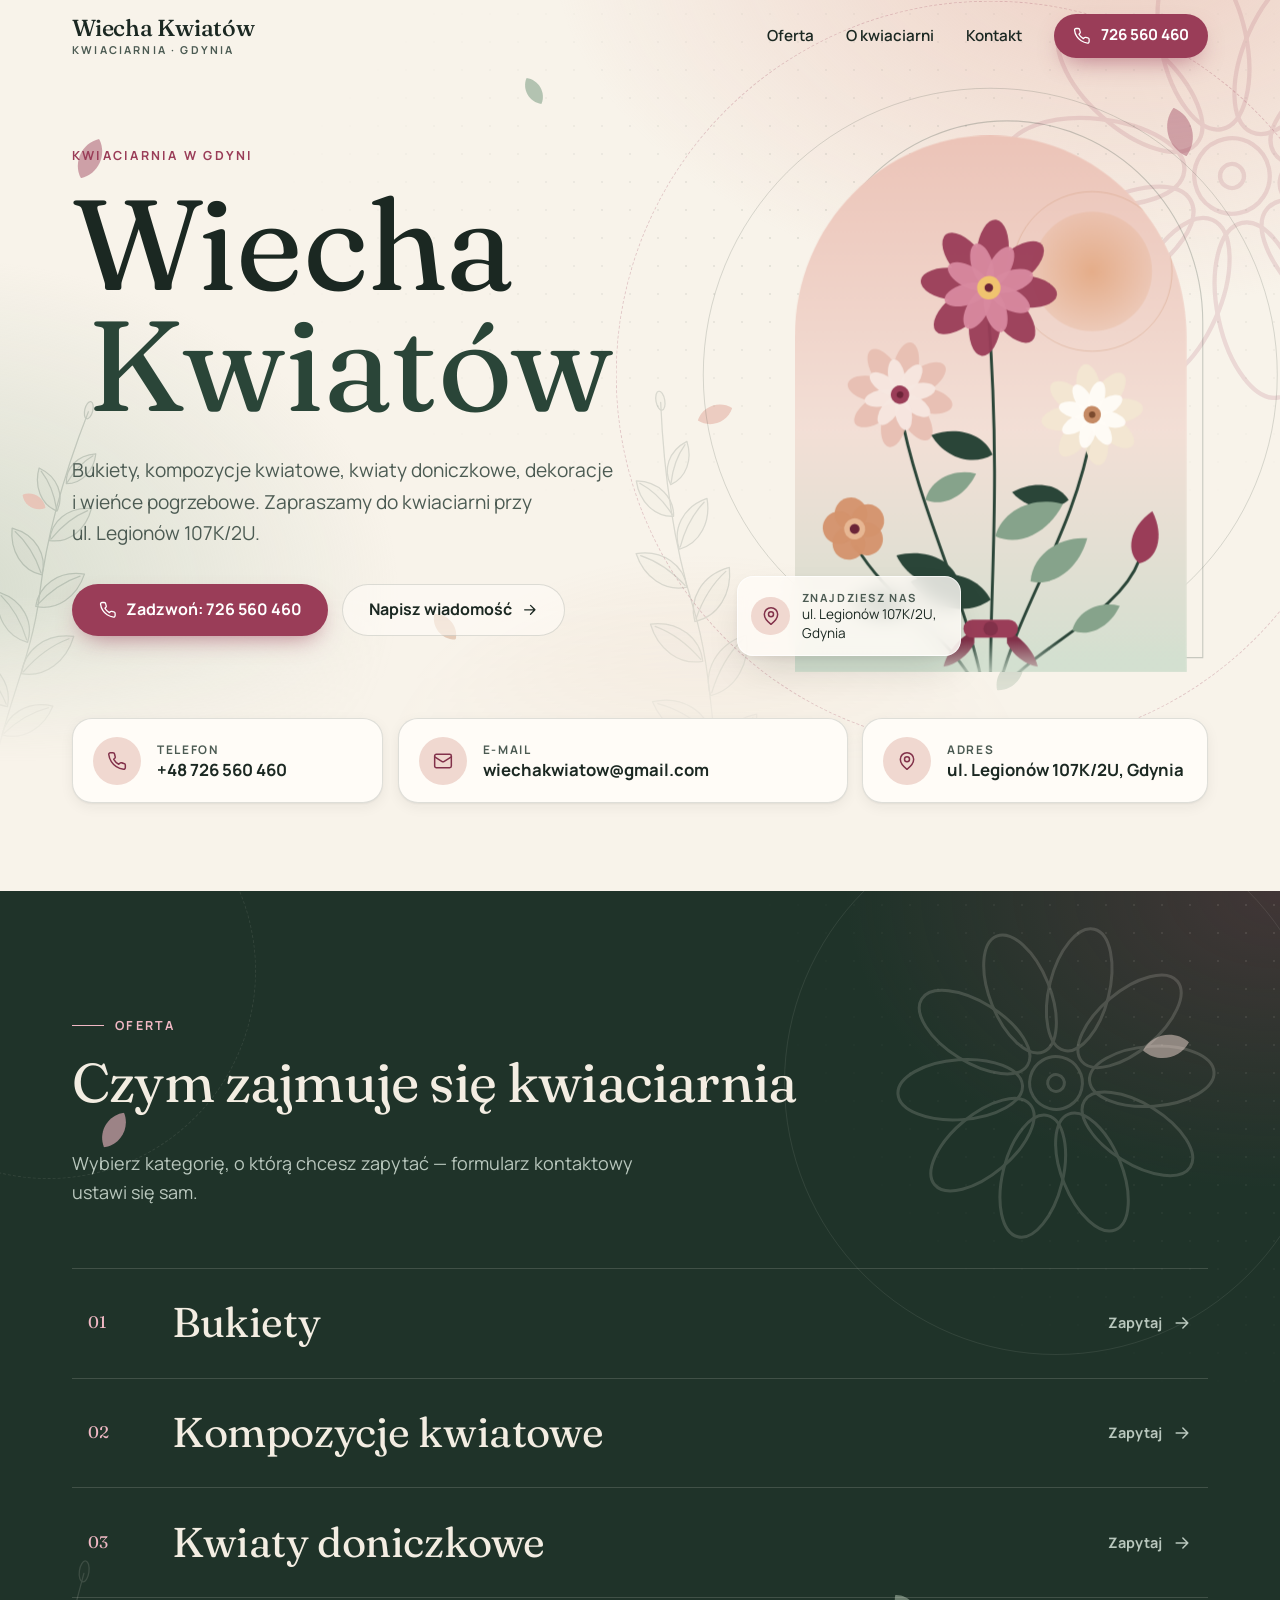
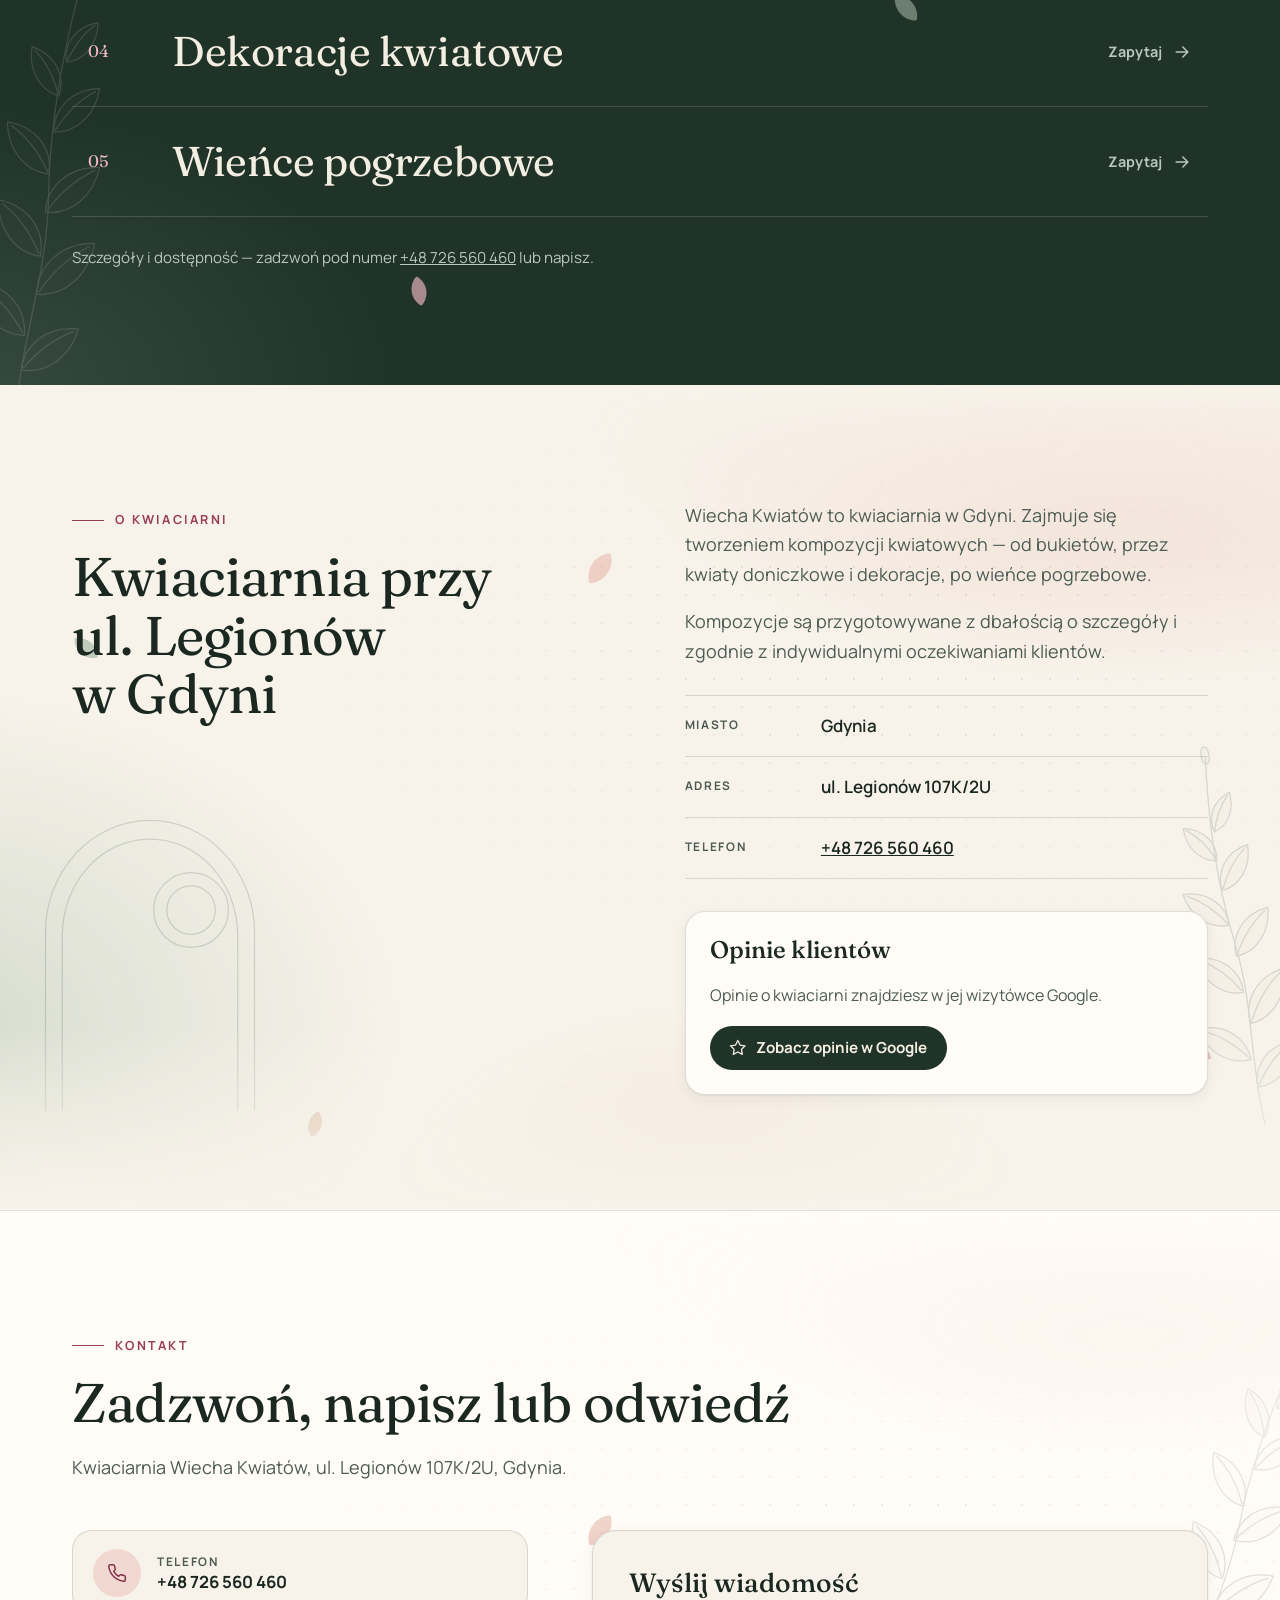
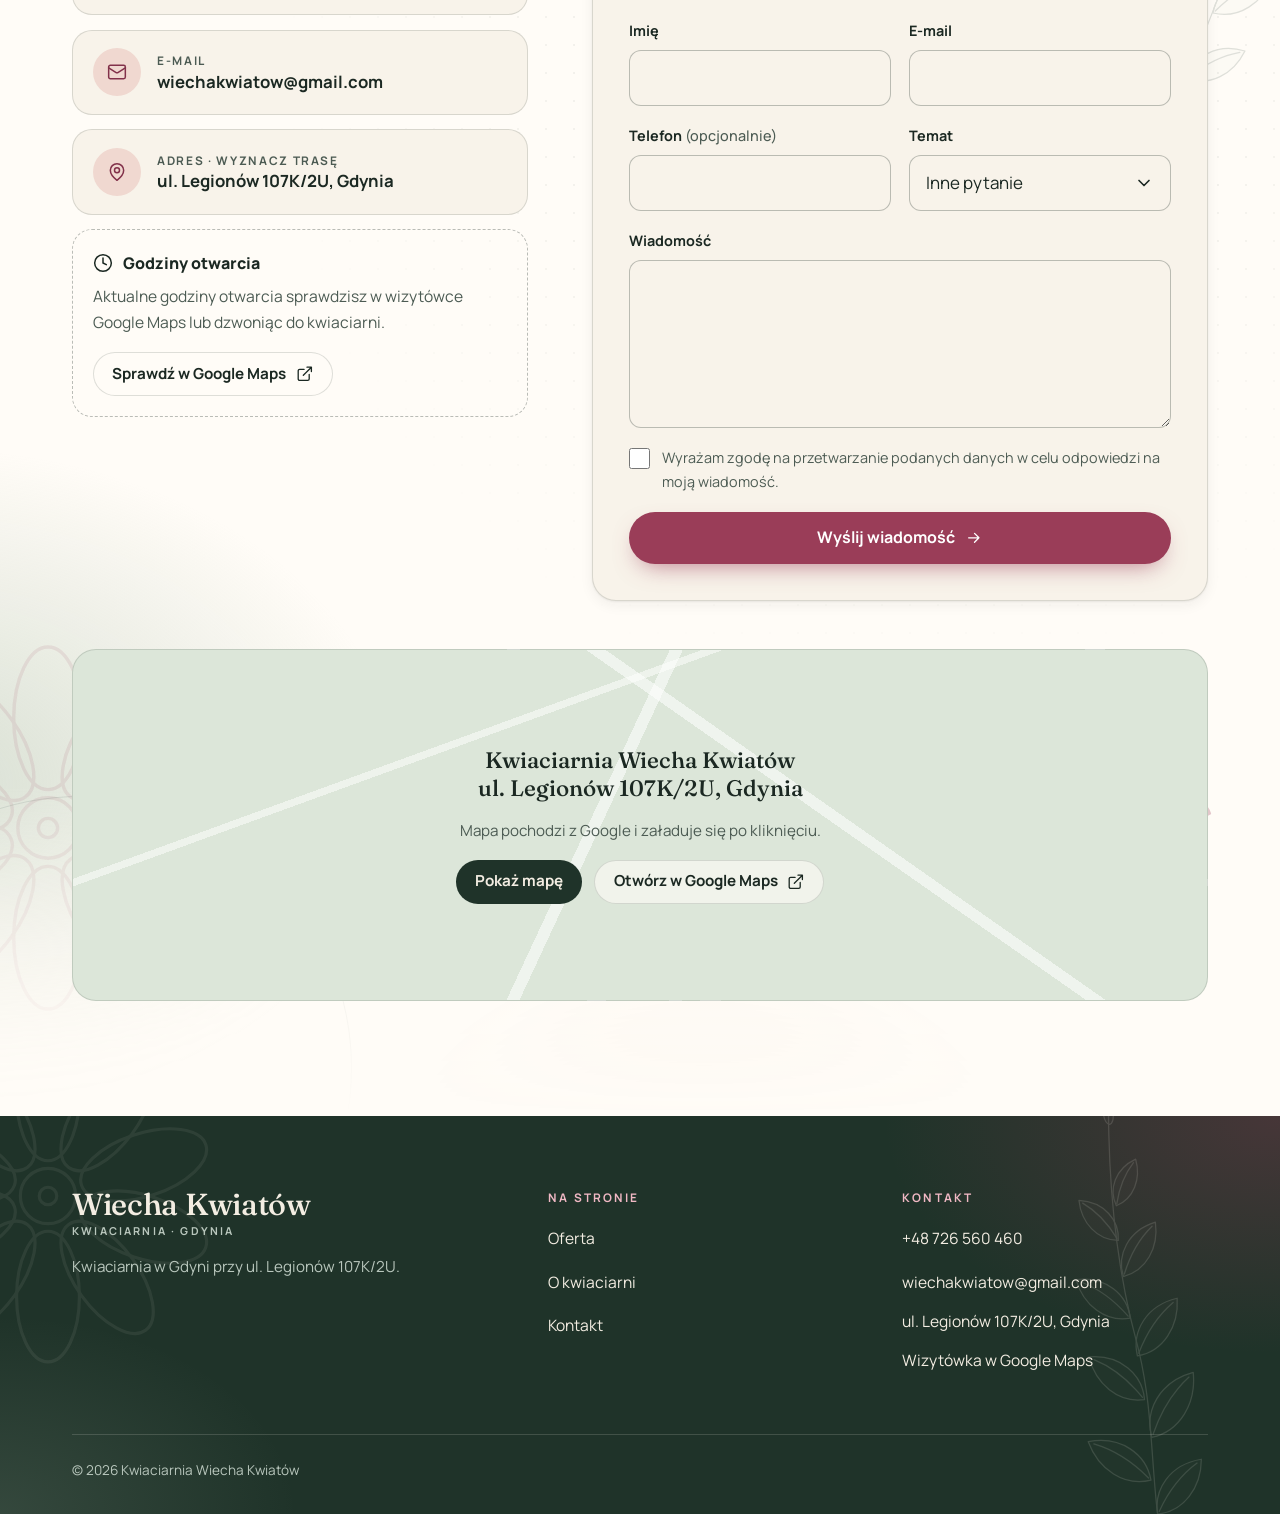
==== commit 61fbcb75: "Wzbogać tło strony o warstwy dekoracji - gałązki, kontury kwiatów i łuków (linearne symbole SVG), ko" ====
--- a/index.html
+++ b/index.html
@@ -86,6 +86,50 @@
     <symbol id="i-star" viewBox="0 0 24 24"><path d="m12 2 3.09 6.26L22 9.27l-5 4.87 1.18 6.88L12 17.77l-6.18 3.25L7 14.14 2 9.27l6.91-1.01L12 2z"/></symbol>
     <symbol id="i-arrow" viewBox="0 0 24 24"><path d="M5 12h14M13 6l6 6-6 6"/></symbol>
     <symbol id="i-ext" viewBox="0 0 24 24"><path d="M15 3h6v6M10 14 21 3M18 13v6a2 2 0 0 1-2 2H5a2 2 0 0 1-2-2V8a2 2 0 0 1 2-2h6"/></symbol>
+
+    <!-- Dekoracje tła (linearne, kolor przez currentColor) -->
+    <defs>
+      <g id="d-leaf">
+        <path class="dl dl--fill" d="M0 0C14-22 44-30 72-12 52 10 22 16 0 0z"/>
+        <path class="dl" d="M3-1C24-10 46-14 66-12"/>
+      </g>
+    </defs>
+    <symbol id="d-sprig" viewBox="0 0 200 480">
+      <path class="dl" d="M100 480C94 400 112 330 102 250S96 90 106 14"/>
+      <use href="#d-leaf" transform="translate(99 432) rotate(-34)"/>
+      <use href="#d-leaf" transform="translate(104 352) rotate(-40) scale(1.1)"/>
+      <use href="#d-leaf" transform="translate(101 266) rotate(-38)"/>
+      <use href="#d-leaf" transform="translate(98 182) rotate(-42) scale(.9)"/>
+      <use href="#d-leaf" transform="translate(101 108) rotate(-50) scale(.72)"/>
+      <use href="#d-leaf" transform="translate(97 396) scale(-1 1) rotate(-30) scale(1.05)"/>
+      <use href="#d-leaf" transform="translate(102 312) scale(-1 1) rotate(-36)"/>
+      <use href="#d-leaf" transform="translate(99 226) scale(-1 1) rotate(-34) scale(.95)"/>
+      <use href="#d-leaf" transform="translate(98 144) scale(-1 1) rotate(-44) scale(.8)"/>
+      <ellipse class="dl dl--fill" cx="106" cy="12" rx="5" ry="11"/>
+    </symbol>
+    <symbol id="d-bloom" viewBox="-70 -70 140 140">
+      <g class="dl">
+        <ellipse cy="-40" rx="12.5" ry="26" transform="rotate(0)"/>
+        <ellipse cy="-40" rx="12.5" ry="26" transform="rotate(36)"/>
+        <ellipse cy="-40" rx="12.5" ry="26" transform="rotate(72)"/>
+        <ellipse cy="-40" rx="12.5" ry="26" transform="rotate(108)"/>
+        <ellipse cy="-40" rx="12.5" ry="26" transform="rotate(144)"/>
+        <ellipse cy="-40" rx="12.5" ry="26" transform="rotate(180)"/>
+        <ellipse cy="-40" rx="12.5" ry="26" transform="rotate(216)"/>
+        <ellipse cy="-40" rx="12.5" ry="26" transform="rotate(252)"/>
+        <ellipse cy="-40" rx="12.5" ry="26" transform="rotate(288)"/>
+        <ellipse cy="-40" rx="12.5" ry="26" transform="rotate(324)"/>
+        <circle r="11"/>
+        <circle r="3.5"/>
+      </g>
+    </symbol>
+    <symbol id="d-arch" viewBox="0 0 240 320">
+      <path class="dl" d="M8 320V128C8 62 58 8 120 8s112 54 112 120v192"/>
+      <path class="dl" d="M26 320V132C26 74 68 28 120 28s94 46 94 104v188"/>
+      <circle class="dl" cx="164" cy="104" r="26"/>
+      <circle class="dl" cx="164" cy="104" r="40"/>
+    </symbol>
+    <symbol id="d-petal" viewBox="0 0 24 40"><path d="M12 0C25 10 25 30 12 40 -1 30 -1 10 12 0z"/></symbol>
   </svg>
 
   <!-- ===== NAGŁÓWEK ===== -->
@@ -119,7 +163,12 @@
 
     <!-- ===== HERO ===== -->
     <section class="hero" id="top" aria-labelledby="hero-title">
-      <div class="bg-decor" aria-hidden="true"></div>
+      <div class="bg-decor" aria-hidden="true">
+        <svg class="deco deco--sprig hero-sprig-a" viewBox="0 0 200 480" focusable="false"><use href="#d-sprig"/></svg>
+        <svg class="deco deco--sprig hero-sprig-b" viewBox="0 0 200 480" focusable="false"><use href="#d-sprig"/></svg>
+        <svg class="deco deco--bloom hero-bloom" viewBox="0 0 140 140" focusable="false"><use href="#d-bloom"/></svg>
+        <div class="petals petals--hero"><svg class="petal" viewBox="0 0 24 40" focusable="false"><use href="#d-petal"/></svg><svg class="petal" viewBox="0 0 24 40" focusable="false"><use href="#d-petal"/></svg><svg class="petal" viewBox="0 0 24 40" focusable="false"><use href="#d-petal"/></svg><svg class="petal" viewBox="0 0 24 40" focusable="false"><use href="#d-petal"/></svg><svg class="petal" viewBox="0 0 24 40" focusable="false"><use href="#d-petal"/></svg><svg class="petal" viewBox="0 0 24 40" focusable="false"><use href="#d-petal"/></svg><svg class="petal" viewBox="0 0 24 40" focusable="false"><use href="#d-petal"/></svg></div>
+      </div>
       <div class="container hero__grid">
         <div class="hero__copy">
           <h1 class="hero__title" id="hero-title" data-rise style="--i:0">
@@ -289,7 +338,12 @@
 
     <!-- ===== OFERTA ===== -->
     <section class="section section--dark offer" id="oferta" aria-labelledby="oferta-title">
-      <div class="bg-decor" aria-hidden="true"></div>
+      <div class="bg-decor" aria-hidden="true">
+        <svg class="deco deco--bloom offer-bloom" viewBox="0 0 140 140" focusable="false"><use href="#d-bloom"/></svg>
+        <svg class="deco deco--sprig offer-sprig" viewBox="0 0 200 480" focusable="false"><use href="#d-sprig"/></svg>
+        <span class="ring ring--a"></span><span class="ring ring--b"></span>
+        <div class="petals petals--dark"><svg class="petal" viewBox="0 0 24 40" focusable="false"><use href="#d-petal"/></svg><svg class="petal" viewBox="0 0 24 40" focusable="false"><use href="#d-petal"/></svg><svg class="petal" viewBox="0 0 24 40" focusable="false"><use href="#d-petal"/></svg><svg class="petal" viewBox="0 0 24 40" focusable="false"><use href="#d-petal"/></svg></div>
+      </div>
       <div class="container">
         <div class="offer__head reveal">
           <div>
@@ -343,7 +397,11 @@
 
     <!-- ===== O KWIACIARNI ===== -->
     <section class="section about" id="o-kwiaciarni" aria-labelledby="o-title">
-      <div class="bg-decor" aria-hidden="true"></div>
+      <div class="bg-decor" aria-hidden="true">
+        <svg class="deco deco--arch about-arch" viewBox="0 0 240 320" focusable="false"><use href="#d-arch"/></svg>
+        <svg class="deco deco--sprig about-sprig" viewBox="0 0 200 480" focusable="false"><use href="#d-sprig"/></svg>
+        <div class="petals petals--about"><svg class="petal" viewBox="0 0 24 40" focusable="false"><use href="#d-petal"/></svg><svg class="petal" viewBox="0 0 24 40" focusable="false"><use href="#d-petal"/></svg><svg class="petal" viewBox="0 0 24 40" focusable="false"><use href="#d-petal"/></svg><svg class="petal" viewBox="0 0 24 40" focusable="false"><use href="#d-petal"/></svg></div>
+      </div>
       <div class="container about__grid">
         <div class="reveal">
           <p class="eyebrow">O kwiaciarni</p>
@@ -375,6 +433,12 @@
 
     <!-- ===== KONTAKT ===== -->
     <section class="section contact" id="kontakt" aria-labelledby="kontakt-title">
+      <div class="bg-decor" aria-hidden="true">
+        <svg class="deco deco--sprig contact-sprig-a" viewBox="0 0 200 480" focusable="false"><use href="#d-sprig"/></svg>
+        <svg class="deco deco--bloom contact-bloom" viewBox="0 0 140 140" focusable="false"><use href="#d-bloom"/></svg>
+        <span class="ring ring--a"></span>
+        <div class="petals petals--about"><svg class="petal" viewBox="0 0 24 40" focusable="false"><use href="#d-petal"/></svg><svg class="petal" viewBox="0 0 24 40" focusable="false"><use href="#d-petal"/></svg><svg class="petal" viewBox="0 0 24 40" focusable="false"><use href="#d-petal"/></svg></div>
+      </div>
       <div class="container">
         <div class="reveal">
           <p class="eyebrow">Kontakt</p>
@@ -490,6 +554,10 @@
 
   <!-- ===== STOPKA ===== -->
   <footer class="site-footer">
+      <div class="bg-decor" aria-hidden="true">
+        <svg class="deco deco--sprig footer-sprig" viewBox="0 0 200 480" focusable="false"><use href="#d-sprig"/></svg>
+        <svg class="deco deco--bloom footer-bloom" viewBox="0 0 140 140" focusable="false"><use href="#d-bloom"/></svg>
+      </div>
     <div class="container">
       <div class="footer__grid">
         <div class="footer__brand">
--- a/assets/css/styles.css
+++ b/assets/css/styles.css
@@ -197,6 +197,7 @@
 }
 .section {
   position: relative;
+  isolation: isolate;
   padding-block: var(--section-y);
 }
 .section--dark {
@@ -660,6 +661,7 @@
 .hero {
   position: relative;
   isolation: isolate;
+  overflow-x: clip;
   margin-top: calc(var(--header-h) * -1);
   padding-block: calc(var(--header-h) + clamp(2rem, 6vw, 4.5rem)) clamp(3rem, 7vw, 5.5rem);
 }
@@ -1077,6 +1079,8 @@
 /* Stopka */
 .site-footer {
   position: relative;
+  isolation: isolate;
+  overflow: hidden;
   padding-block: clamp(3rem, 6vw, 4.5rem) 2rem;
   background: var(--forest);
   color: var(--on-dark);
@@ -1208,6 +1212,14 @@
     transform: translateY(-8px);
   }
 }
+@keyframes petal-drift {
+  from {
+    transform: translate(0, 0) rotate(var(--r, 0deg));
+  }
+  to {
+    transform: translate(var(--dx, 14px), var(--dy, 26px)) rotate(calc(var(--r, 0deg) + 40deg));
+  }
+}
 @keyframes bloom-in {
   from {
     opacity: 0;
@@ -1349,3 +1361,287 @@
 .quick + .section {
   margin-top: clamp(3rem, 7vw, 5.5rem);
 }
+
+/* 10. DEKORACJE TŁA --------------------------------------------------------
+   Linearne gałązki, kontury kwiatów, okręgi i płatki. Wszystko jest ozdobą
+   (aria-hidden), leży pod treścią i nie wpływa na układ. */
+.dl {
+  fill: none;
+  stroke: currentColor;
+  stroke-width: 1.25;
+  stroke-linecap: round;
+  stroke-linejoin: round;
+  vector-effect: non-scaling-stroke;
+}
+.dl--fill {
+  fill: currentColor;
+  fill-opacity: 0.1;
+}
+.deco {
+  position: absolute;
+  display: block;
+  height: auto;
+  color: var(--forest-2);
+  opacity: 0.2;
+}
+.deco--sprig {
+  width: 12rem;
+  aspect-ratio: 200 / 480;
+}
+.deco--bloom {
+  width: 22rem;
+  aspect-ratio: 1;
+}
+.deco--arch {
+  width: 15rem;
+  aspect-ratio: 240 / 320;
+}
+.section--dark .deco,
+.site-footer .deco {
+  color: var(--on-dark);
+}
+.ring {
+  position: absolute;
+  aspect-ratio: 1;
+  border: 1px solid currentColor;
+  border-radius: 50%;
+  color: var(--forest-2);
+  opacity: 0.12;
+}
+.section--dark .ring {
+  color: var(--on-dark);
+  opacity: 0.09;
+}
+.ring--a {
+  width: 40rem;
+  right: -14rem;
+  top: 8rem;
+}
+.ring--b {
+  width: 26rem;
+  left: -10rem;
+  top: -8rem;
+  border-style: dashed;
+}
+
+/* Płatki (lekko dryfujące) */
+.petals {
+  position: absolute;
+  inset: 0;
+}
+.petal {
+  position: absolute;
+  width: var(--s, 22px);
+  height: auto;
+  aspect-ratio: 3 / 5;
+  fill: var(--c, var(--rose));
+  opacity: var(--o, 0.5);
+  transform: rotate(var(--r, 0deg));
+  animation: petal-drift var(--dur, 20s) ease-in-out var(--delay, 0s) infinite alternate;
+}
+
+/* — hero — */
+.hero-sprig-a {
+  left: -2.5rem;
+  bottom: -1rem;
+  width: 10rem;
+  transform: rotate(14deg);
+}
+.hero-sprig-b {
+  left: 47%;
+  bottom: -3rem;
+  width: 11rem;
+  opacity: 0.15;
+  transform: rotate(-10deg);
+}
+.hero-bloom {
+  right: -12rem;
+  top: -4rem;
+  width: 30rem;
+  color: var(--rose);
+  opacity: 0.14;
+  transform: rotate(-12deg);
+}
+.hero__art::before,
+.hero__art::after {
+  content: "";
+  position: absolute;
+  left: 50%;
+  top: 47%;
+  aspect-ratio: 1;
+  border-radius: 50%;
+  transform: translate(-50%, -50%);
+  pointer-events: none;
+  z-index: -1;
+}
+.hero__art::before {
+  width: 132%;
+  border: 1px solid rgba(31, 51, 41, 0.16);
+}
+.hero__art::after {
+  width: 172%;
+  border: 1px dashed rgba(154, 61, 88, 0.24);
+}
+.petals--hero .petal:nth-child(1) { left: 6%;  top: 18%; --s: 26px; --c: var(--rose);    --o: 0.45; --r: 25deg;  --dur: 19s; --dx: 18px;  --dy: 30px; }
+.petals--hero .petal:nth-child(2) { left: 41%; top: 10%; --s: 18px; --c: #86a38b;         --o: 0.6;  --r: -30deg; --dur: 23s; --dx: -14px; --dy: 24px; --delay: -6s; }
+.petals--hero .petal:nth-child(3) { left: 55%; top: 52%; --s: 22px; --c: var(--blush-2);  --o: 0.75; --r: 70deg;  --dur: 21s; --dx: 20px;  --dy: -22px; --delay: -3s; }
+.petals--hero .petal:nth-child(4) { left: 91%; top: 14%; --s: 30px; --c: var(--rose);     --o: 0.4;  --r: -15deg; --dur: 26s; --dx: -20px; --dy: 34px; --delay: -9s; }
+.petals--hero .petal:nth-child(5) { left: 34%; top: 80%; --s: 20px; --c: var(--clay);     --o: 0.5;  --r: 140deg; --dur: 18s; --dx: 16px;  --dy: -20px; --delay: -4s; }
+.petals--hero .petal:nth-child(6) { left: 78%; top: 86%; --s: 24px; --c: #86a38b;         --o: 0.55; --r: 40deg;  --dur: 24s; --dx: -18px; --dy: -26px; --delay: -12s; }
+.petals--hero .petal:nth-child(7) { left: 2%;  top: 64%; --s: 16px; --c: var(--blush-2);  --o: 0.85; --r: -60deg; --dur: 22s; --dx: 14px;  --dy: 22px; --delay: -7s; }
+
+/* — oferta (ciemna) — */
+.offer-bloom {
+  right: 3.5rem;
+  top: 1.5rem;
+  width: 21rem;
+  color: var(--rose-light);
+  opacity: 0.16;
+  transform: rotate(14deg);
+}
+.offer .ring--a {
+  right: -3rem;
+  top: -5rem;
+  width: 34rem;
+}
+.offer-sprig {
+  left: -3rem;
+  bottom: -2rem;
+  width: 12rem;
+  opacity: 0.14;
+  transform: rotate(8deg);
+}
+.petals--dark .petal:nth-child(1) { left: 8%;  top: 20%; --s: 24px; --c: var(--rose-light); --o: 0.6; --r: 30deg;  --dur: 22s; --dx: 16px;  --dy: 28px; }
+.petals--dark .petal:nth-child(2) { left: 70%; top: 64%; --s: 20px; --c: var(--sage);       --o: 0.5;  --r: -40deg; --dur: 25s; --dx: -16px; --dy: 24px; --delay: -8s; }
+.petals--dark .petal:nth-child(3) { left: 90%; top: 12%; --s: 28px; --c: var(--blush);      --o: 0.5;  --r: 80deg;  --dur: 20s; --dx: -12px; --dy: 30px; --delay: -4s; }
+.petals--dark .petal:nth-child(4) { left: 32%; top: 90%; --s: 18px; --c: var(--rose-light); --o: 0.65; --r: -10deg; --dur: 27s; --dx: 18px;  --dy: -24px; --delay: -11s; }
+
+/* — o kwiaciarni — */
+.about-arch {
+  left: 3%;
+  bottom: 12%;
+  width: 14rem;
+  opacity: 0.17;
+}
+.about-sprig {
+  right: -2rem;
+  bottom: 10%;
+  width: 10rem;
+  opacity: 0.16;
+  transform: rotate(-10deg);
+}
+.petals--about .petal:nth-child(1) { left: 46%; top: 20%; --s: 22px; --c: var(--blush-2); --o: 0.7;  --r: 35deg;  --dur: 23s; --dx: 16px;  --dy: 26px; }
+.petals--about .petal:nth-child(2) { left: 6%;  top: 30%; --s: 18px; --c: #86a38b;        --o: 0.5;  --r: -50deg; --dur: 26s; --dx: 14px;  --dy: 22px; --delay: -9s; }
+.petals--about .petal:nth-child(3) { left: 92%; top: 78%; --s: 26px; --c: var(--rose);    --o: 0.3;  --r: 110deg; --dur: 21s; --dx: -16px; --dy: -24px; --delay: -5s; }
+.petals--about .petal:nth-child(4) { left: 24%; top: 88%; --s: 16px; --c: var(--clay);    --o: 0.45; --r: 15deg;  --dur: 24s; --dx: 12px;  --dy: -18px; --delay: -13s; }
+
+/* — kontakt — */
+.contact-sprig-a {
+  right: -3rem;
+  top: 6rem;
+  width: 11rem;
+  opacity: 0.15;
+  transform: rotate(18deg);
+}
+.contact-bloom {
+  left: -9rem;
+  bottom: 6rem;
+  width: 24rem;
+  color: var(--rose);
+  opacity: 0.1;
+}
+.contact .ring--a {
+  right: auto;
+  top: auto;
+  left: -12rem;
+  bottom: -14rem;
+  width: 34rem;
+}
+
+/* — stopka — */
+.site-footer .bg-decor::before {
+  background:
+    radial-gradient(40rem 24rem at 100% 0%, rgba(154, 61, 88, 0.32), transparent 62%),
+    radial-gradient(30rem 20rem at 0% 100%, rgba(183, 200, 181, 0.14), transparent 62%);
+}
+.site-footer .bg-decor::after {
+  display: none;
+}
+.footer-sprig {
+  right: 4%;
+  bottom: -3rem;
+  width: 12rem;
+  opacity: 0.14;
+  transform: rotate(-8deg);
+}
+.footer-bloom {
+  left: -8rem;
+  top: -6rem;
+  width: 22rem;
+  opacity: 0.07;
+}
+
+/* — mobile: mniej i mniejsze elementy — */
+@media (max-width: 759.98px) {
+  .deco--sprig {
+    width: 7.5rem;
+  }
+  .deco--bloom {
+    width: 16rem;
+  }
+  .deco--arch {
+    width: 9rem;
+  }
+  .hero-sprig-b,
+  .about-arch {
+    display: none;
+  }
+  .hero-bloom {
+    right: -6rem;
+    top: 3rem;
+    width: 13rem;
+  }
+  .offer-bloom {
+    right: -2rem;
+    top: 0.5rem;
+    width: 14rem;
+    opacity: 0.12;
+  }
+  .offer-sprig {
+    left: -4.5rem;
+    opacity: 0.1;
+  }
+  .offer .ring--a {
+    right: -9rem;
+    top: -6rem;
+    width: 24rem;
+  }
+  .hero__art::before {
+    width: 122%;
+  }
+  .hero__art::after {
+    display: none;
+  }
+  .ring--a {
+    width: 26rem;
+    right: -12rem;
+  }
+  /* płatki nie mogą lądować na tekście: zostają pojedyncze, w marginesach */
+  .petals .petal {
+    display: none;
+  }
+  .petals--hero .petal:nth-child(1) {
+    display: block;
+    left: 86%;
+    top: 9rem;
+  }
+  .petals--hero .petal:nth-child(6) {
+    display: block;
+    left: 90%;
+    top: 78%;
+  }
+  .petals--dark .petal:nth-child(3),
+  .petals--about .petal:nth-child(3) {
+    display: block;
+  }
+}
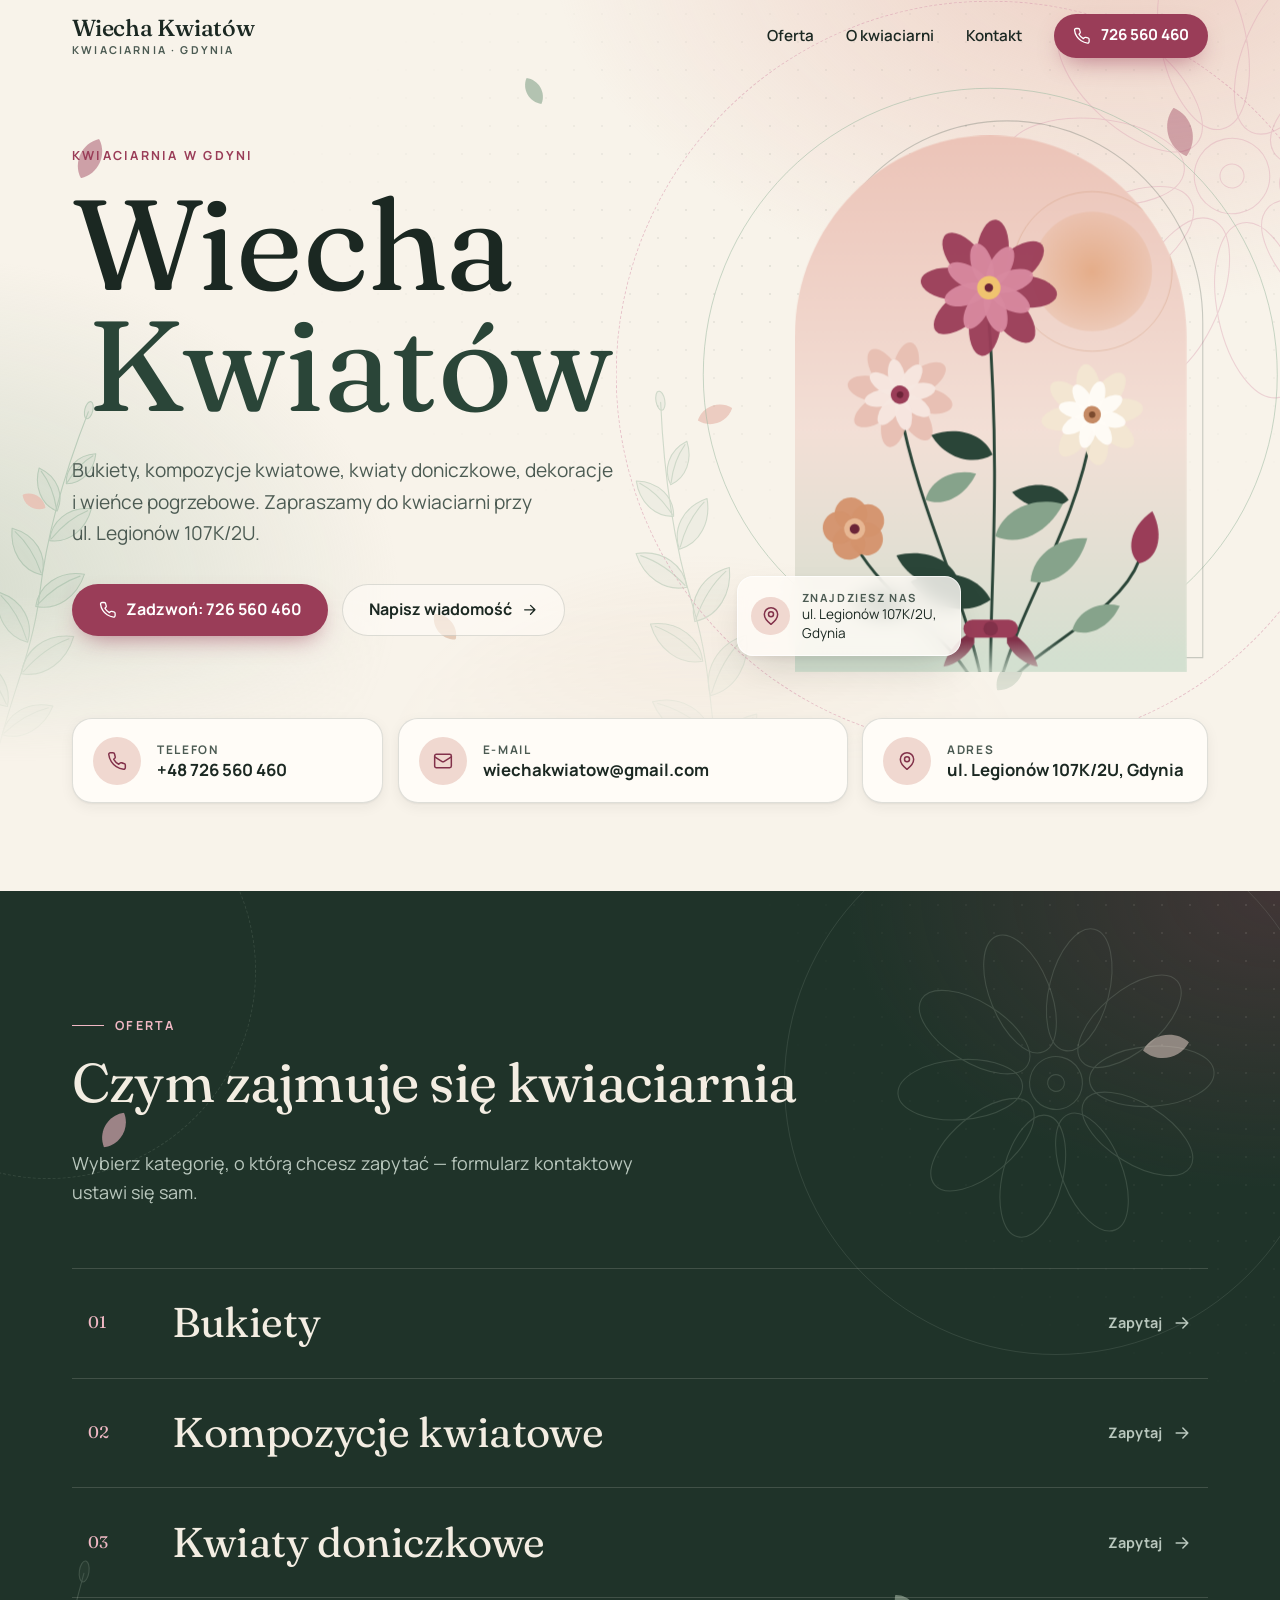
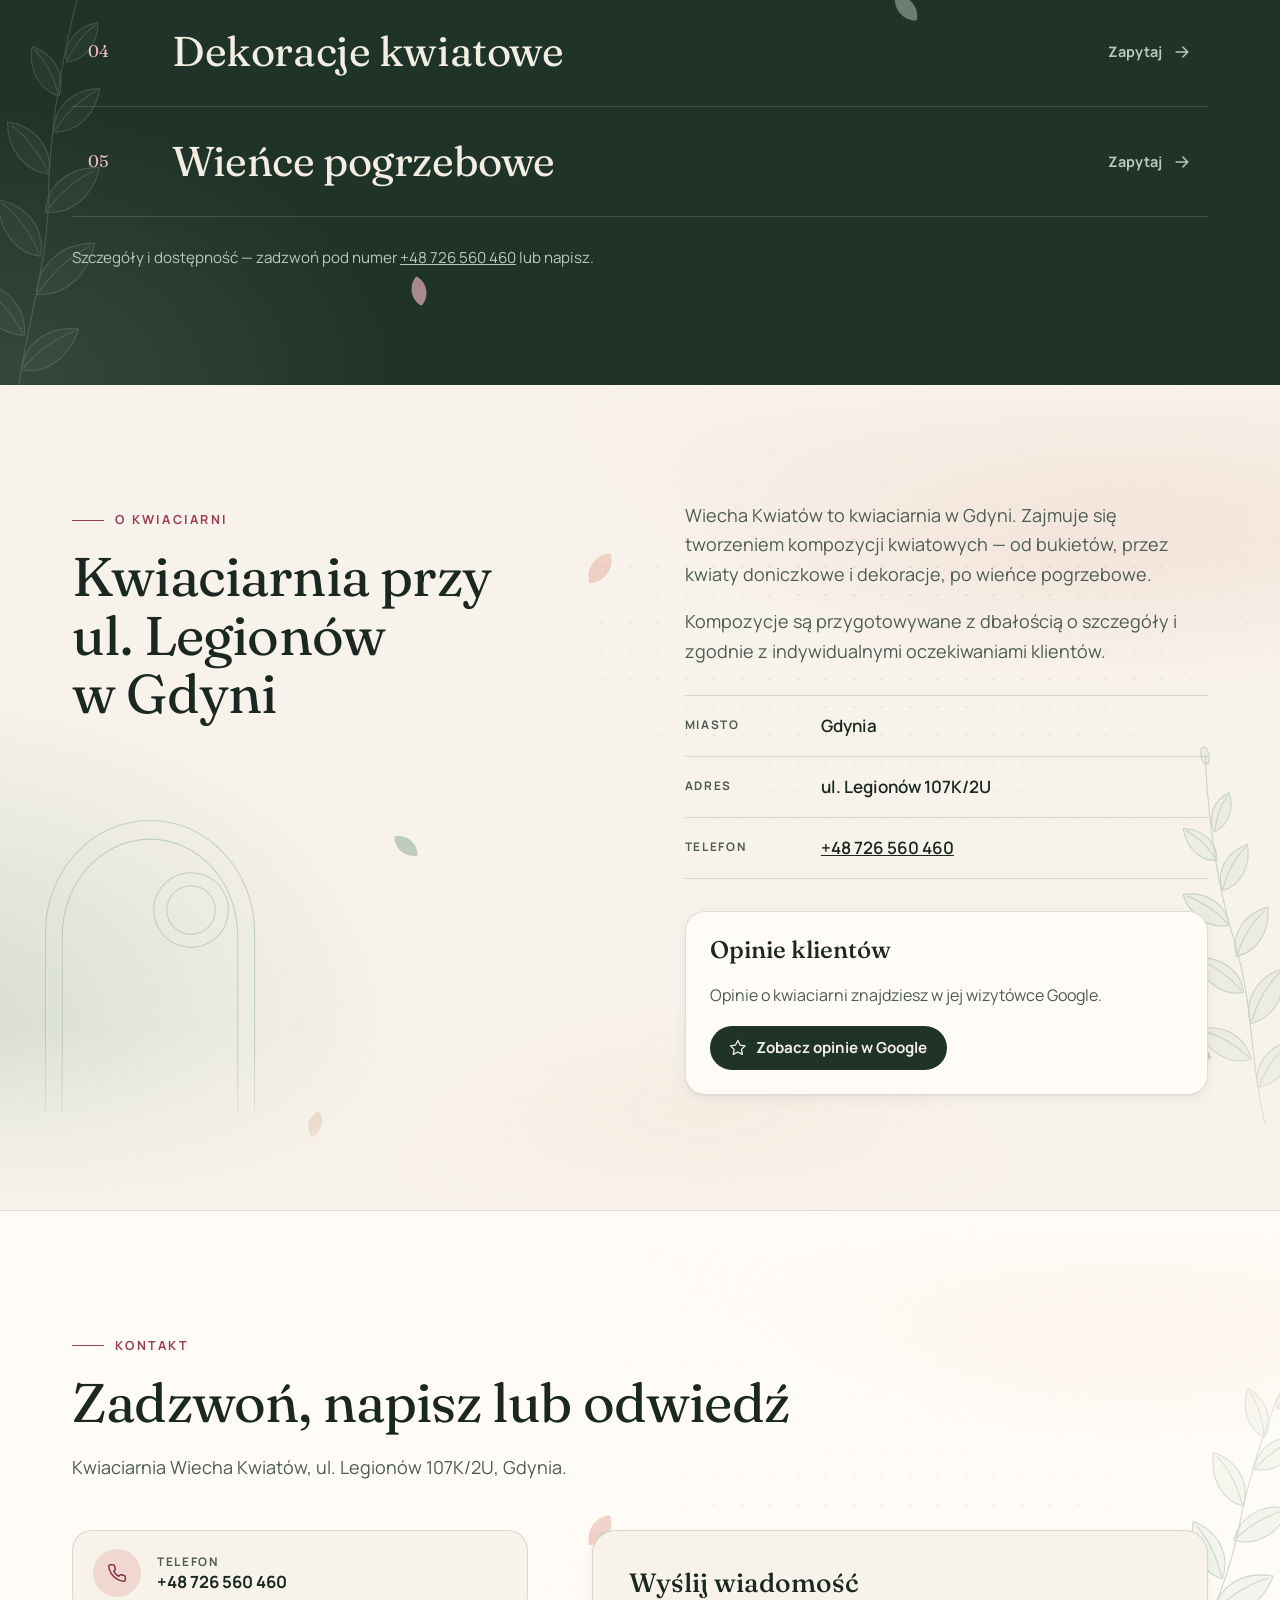
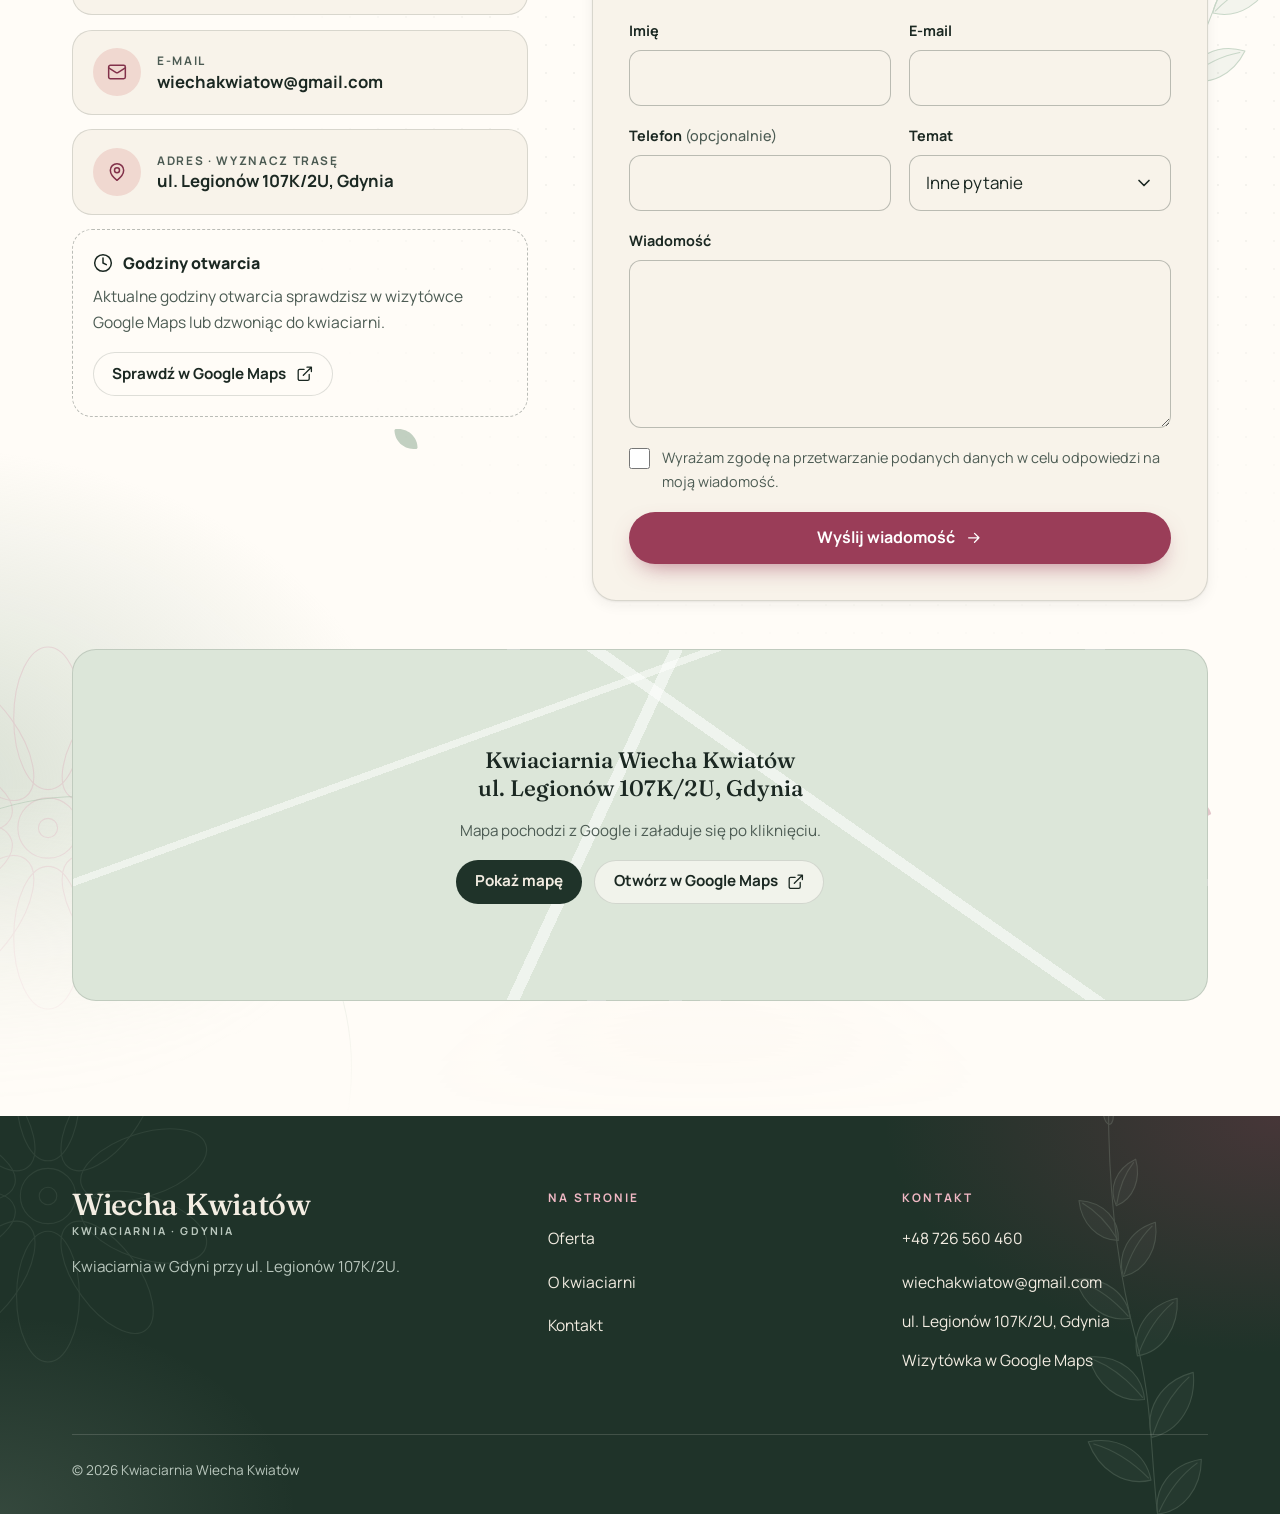
==== commit 5de6fc01: "Napraw czarne tło w sekcji i zmiękcz kolory dekoracji - przyczyna: nowy HTML połączony ze starym, zb" ====
--- a/index.html
+++ b/index.html
@@ -36,7 +36,7 @@
   <link rel="preload" href="assets/fonts/fraunces-latin-ext.woff2" as="font" type="font/woff2" crossorigin>
   <link rel="preload" href="assets/fonts/manrope-latin.woff2" as="font" type="font/woff2" crossorigin>
   <link rel="preload" href="assets/fonts/manrope-latin-ext.woff2" as="font" type="font/woff2" crossorigin>
-  <link rel="stylesheet" href="assets/css/styles.css">
+  <link rel="stylesheet" href="assets/css/styles.css?v=9f5d9186">
   <script>document.documentElement.classList.add("js")</script>
 
   <!-- Dane strukturalne: wyłącznie potwierdzone informacje.
@@ -90,12 +90,12 @@
     <!-- Dekoracje tła (linearne, kolor przez currentColor) -->
     <defs>
       <g id="d-leaf">
-        <path class="dl dl--fill" d="M0 0C14-22 44-30 72-12 52 10 22 16 0 0z"/>
-        <path class="dl" d="M3-1C24-10 46-14 66-12"/>
+        <path class="dl dl--fill" fill="currentColor" fill-opacity=".22" stroke="currentColor" stroke-width="1.1" stroke-linecap="round" stroke-linejoin="round" d="M0 0C14-22 44-30 72-12 52 10 22 16 0 0z"/>
+        <path class="dl" fill="none" stroke="currentColor" stroke-width="1.1" stroke-linecap="round" stroke-linejoin="round" d="M3-1C24-10 46-14 66-12"/>
       </g>
     </defs>
     <symbol id="d-sprig" viewBox="0 0 200 480">
-      <path class="dl" d="M100 480C94 400 112 330 102 250S96 90 106 14"/>
+      <path class="dl" fill="none" stroke="currentColor" stroke-width="1.1" stroke-linecap="round" stroke-linejoin="round" d="M100 480C94 400 112 330 102 250S96 90 106 14"/>
       <use href="#d-leaf" transform="translate(99 432) rotate(-34)"/>
       <use href="#d-leaf" transform="translate(104 352) rotate(-40) scale(1.1)"/>
       <use href="#d-leaf" transform="translate(101 266) rotate(-38)"/>
@@ -105,10 +105,10 @@
       <use href="#d-leaf" transform="translate(102 312) scale(-1 1) rotate(-36)"/>
       <use href="#d-leaf" transform="translate(99 226) scale(-1 1) rotate(-34) scale(.95)"/>
       <use href="#d-leaf" transform="translate(98 144) scale(-1 1) rotate(-44) scale(.8)"/>
-      <ellipse class="dl dl--fill" cx="106" cy="12" rx="5" ry="11"/>
+      <ellipse class="dl dl--fill" fill="currentColor" fill-opacity=".22" stroke="currentColor" stroke-width="1.1" stroke-linecap="round" stroke-linejoin="round" cx="106" cy="12" rx="5" ry="11"/>
     </symbol>
     <symbol id="d-bloom" viewBox="-70 -70 140 140">
-      <g class="dl">
+      <g class="dl" fill="none" stroke="currentColor" stroke-width=".6" stroke-linecap="round" stroke-linejoin="round">
         <ellipse cy="-40" rx="12.5" ry="26" transform="rotate(0)"/>
         <ellipse cy="-40" rx="12.5" ry="26" transform="rotate(36)"/>
         <ellipse cy="-40" rx="12.5" ry="26" transform="rotate(72)"/>
@@ -124,10 +124,10 @@
       </g>
     </symbol>
     <symbol id="d-arch" viewBox="0 0 240 320">
-      <path class="dl" d="M8 320V128C8 62 58 8 120 8s112 54 112 120v192"/>
-      <path class="dl" d="M26 320V132C26 74 68 28 120 28s94 46 94 104v188"/>
-      <circle class="dl" cx="164" cy="104" r="26"/>
-      <circle class="dl" cx="164" cy="104" r="40"/>
+      <path class="dl" fill="none" stroke="currentColor" stroke-width="1.1" stroke-linecap="round" stroke-linejoin="round" d="M8 320V128C8 62 58 8 120 8s112 54 112 120v192"/>
+      <path class="dl" fill="none" stroke="currentColor" stroke-width="1.1" stroke-linecap="round" stroke-linejoin="round" d="M26 320V132C26 74 68 28 120 28s94 46 94 104v188"/>
+      <circle class="dl" fill="none" stroke="currentColor" stroke-width="1.1" stroke-linecap="round" stroke-linejoin="round" cx="164" cy="104" r="26"/>
+      <circle class="dl" fill="none" stroke="currentColor" stroke-width="1.1" stroke-linecap="round" stroke-linejoin="round" cx="164" cy="104" r="40"/>
     </symbol>
     <symbol id="d-petal" viewBox="0 0 24 40"><path d="M12 0C25 10 25 30 12 40 -1 30 -1 10 12 0z"/></symbol>
   </svg>
@@ -164,10 +164,10 @@
     <!-- ===== HERO ===== -->
     <section class="hero" id="top" aria-labelledby="hero-title">
       <div class="bg-decor" aria-hidden="true">
-        <svg class="deco deco--sprig hero-sprig-a" viewBox="0 0 200 480" focusable="false"><use href="#d-sprig"/></svg>
-        <svg class="deco deco--sprig hero-sprig-b" viewBox="0 0 200 480" focusable="false"><use href="#d-sprig"/></svg>
-        <svg class="deco deco--bloom hero-bloom" viewBox="0 0 140 140" focusable="false"><use href="#d-bloom"/></svg>
-        <div class="petals petals--hero"><svg class="petal" viewBox="0 0 24 40" focusable="false"><use href="#d-petal"/></svg><svg class="petal" viewBox="0 0 24 40" focusable="false"><use href="#d-petal"/></svg><svg class="petal" viewBox="0 0 24 40" focusable="false"><use href="#d-petal"/></svg><svg class="petal" viewBox="0 0 24 40" focusable="false"><use href="#d-petal"/></svg><svg class="petal" viewBox="0 0 24 40" focusable="false"><use href="#d-petal"/></svg><svg class="petal" viewBox="0 0 24 40" focusable="false"><use href="#d-petal"/></svg><svg class="petal" viewBox="0 0 24 40" focusable="false"><use href="#d-petal"/></svg></div>
+        <svg width="192" height="461" class="deco deco--sprig hero-sprig-a" viewBox="0 0 200 480" focusable="false"><use href="#d-sprig"/></svg>
+        <svg width="192" height="461" class="deco deco--sprig hero-sprig-b" viewBox="0 0 200 480" focusable="false"><use href="#d-sprig"/></svg>
+        <svg width="352" height="352" class="deco deco--bloom hero-bloom" viewBox="0 0 140 140" focusable="false"><use href="#d-bloom"/></svg>
+        <div class="petals petals--hero"><svg class="petal" width="22" height="37" fill="#e8bfb3" viewBox="0 0 24 40" focusable="false"><use href="#d-petal"/></svg><svg class="petal" width="22" height="37" fill="#e8bfb3" viewBox="0 0 24 40" focusable="false"><use href="#d-petal"/></svg><svg class="petal" width="22" height="37" fill="#e8bfb3" viewBox="0 0 24 40" focusable="false"><use href="#d-petal"/></svg><svg class="petal" width="22" height="37" fill="#e8bfb3" viewBox="0 0 24 40" focusable="false"><use href="#d-petal"/></svg><svg class="petal" width="22" height="37" fill="#e8bfb3" viewBox="0 0 24 40" focusable="false"><use href="#d-petal"/></svg><svg class="petal" width="22" height="37" fill="#e8bfb3" viewBox="0 0 24 40" focusable="false"><use href="#d-petal"/></svg><svg class="petal" width="22" height="37" fill="#e8bfb3" viewBox="0 0 24 40" focusable="false"><use href="#d-petal"/></svg></div>
       </div>
       <div class="container hero__grid">
         <div class="hero__copy">
@@ -339,10 +339,10 @@
     <!-- ===== OFERTA ===== -->
     <section class="section section--dark offer" id="oferta" aria-labelledby="oferta-title">
       <div class="bg-decor" aria-hidden="true">
-        <svg class="deco deco--bloom offer-bloom" viewBox="0 0 140 140" focusable="false"><use href="#d-bloom"/></svg>
-        <svg class="deco deco--sprig offer-sprig" viewBox="0 0 200 480" focusable="false"><use href="#d-sprig"/></svg>
+        <svg width="352" height="352" class="deco deco--bloom offer-bloom" viewBox="0 0 140 140" focusable="false"><use href="#d-bloom"/></svg>
+        <svg width="192" height="461" class="deco deco--sprig offer-sprig" viewBox="0 0 200 480" focusable="false"><use href="#d-sprig"/></svg>
         <span class="ring ring--a"></span><span class="ring ring--b"></span>
-        <div class="petals petals--dark"><svg class="petal" viewBox="0 0 24 40" focusable="false"><use href="#d-petal"/></svg><svg class="petal" viewBox="0 0 24 40" focusable="false"><use href="#d-petal"/></svg><svg class="petal" viewBox="0 0 24 40" focusable="false"><use href="#d-petal"/></svg><svg class="petal" viewBox="0 0 24 40" focusable="false"><use href="#d-petal"/></svg></div>
+        <div class="petals petals--dark"><svg class="petal" width="22" height="37" fill="#e8bfb3" viewBox="0 0 24 40" focusable="false"><use href="#d-petal"/></svg><svg class="petal" width="22" height="37" fill="#e8bfb3" viewBox="0 0 24 40" focusable="false"><use href="#d-petal"/></svg><svg class="petal" width="22" height="37" fill="#e8bfb3" viewBox="0 0 24 40" focusable="false"><use href="#d-petal"/></svg><svg class="petal" width="22" height="37" fill="#e8bfb3" viewBox="0 0 24 40" focusable="false"><use href="#d-petal"/></svg></div>
       </div>
       <div class="container">
         <div class="offer__head reveal">
@@ -398,9 +398,9 @@
     <!-- ===== O KWIACIARNI ===== -->
     <section class="section about" id="o-kwiaciarni" aria-labelledby="o-title">
       <div class="bg-decor" aria-hidden="true">
-        <svg class="deco deco--arch about-arch" viewBox="0 0 240 320" focusable="false"><use href="#d-arch"/></svg>
-        <svg class="deco deco--sprig about-sprig" viewBox="0 0 200 480" focusable="false"><use href="#d-sprig"/></svg>
-        <div class="petals petals--about"><svg class="petal" viewBox="0 0 24 40" focusable="false"><use href="#d-petal"/></svg><svg class="petal" viewBox="0 0 24 40" focusable="false"><use href="#d-petal"/></svg><svg class="petal" viewBox="0 0 24 40" focusable="false"><use href="#d-petal"/></svg><svg class="petal" viewBox="0 0 24 40" focusable="false"><use href="#d-petal"/></svg></div>
+        <svg width="224" height="299" class="deco deco--arch about-arch" viewBox="0 0 240 320" focusable="false"><use href="#d-arch"/></svg>
+        <svg width="192" height="461" class="deco deco--sprig about-sprig" viewBox="0 0 200 480" focusable="false"><use href="#d-sprig"/></svg>
+        <div class="petals petals--about"><svg class="petal" width="22" height="37" fill="#e8bfb3" viewBox="0 0 24 40" focusable="false"><use href="#d-petal"/></svg><svg class="petal" width="22" height="37" fill="#e8bfb3" viewBox="0 0 24 40" focusable="false"><use href="#d-petal"/></svg><svg class="petal" width="22" height="37" fill="#e8bfb3" viewBox="0 0 24 40" focusable="false"><use href="#d-petal"/></svg><svg class="petal" width="22" height="37" fill="#e8bfb3" viewBox="0 0 24 40" focusable="false"><use href="#d-petal"/></svg></div>
       </div>
       <div class="container about__grid">
         <div class="reveal">
@@ -434,10 +434,10 @@
     <!-- ===== KONTAKT ===== -->
     <section class="section contact" id="kontakt" aria-labelledby="kontakt-title">
       <div class="bg-decor" aria-hidden="true">
-        <svg class="deco deco--sprig contact-sprig-a" viewBox="0 0 200 480" focusable="false"><use href="#d-sprig"/></svg>
-        <svg class="deco deco--bloom contact-bloom" viewBox="0 0 140 140" focusable="false"><use href="#d-bloom"/></svg>
+        <svg width="192" height="461" class="deco deco--sprig contact-sprig-a" viewBox="0 0 200 480" focusable="false"><use href="#d-sprig"/></svg>
+        <svg width="352" height="352" class="deco deco--bloom contact-bloom" viewBox="0 0 140 140" focusable="false"><use href="#d-bloom"/></svg>
         <span class="ring ring--a"></span>
-        <div class="petals petals--about"><svg class="petal" viewBox="0 0 24 40" focusable="false"><use href="#d-petal"/></svg><svg class="petal" viewBox="0 0 24 40" focusable="false"><use href="#d-petal"/></svg><svg class="petal" viewBox="0 0 24 40" focusable="false"><use href="#d-petal"/></svg></div>
+        <div class="petals petals--about"><svg class="petal" width="22" height="37" fill="#e8bfb3" viewBox="0 0 24 40" focusable="false"><use href="#d-petal"/></svg><svg class="petal" width="22" height="37" fill="#e8bfb3" viewBox="0 0 24 40" focusable="false"><use href="#d-petal"/></svg><svg class="petal" width="22" height="37" fill="#e8bfb3" viewBox="0 0 24 40" focusable="false"><use href="#d-petal"/></svg></div>
       </div>
       <div class="container">
         <div class="reveal">
@@ -555,8 +555,8 @@
   <!-- ===== STOPKA ===== -->
   <footer class="site-footer">
       <div class="bg-decor" aria-hidden="true">
-        <svg class="deco deco--sprig footer-sprig" viewBox="0 0 200 480" focusable="false"><use href="#d-sprig"/></svg>
-        <svg class="deco deco--bloom footer-bloom" viewBox="0 0 140 140" focusable="false"><use href="#d-bloom"/></svg>
+        <svg width="192" height="461" class="deco deco--sprig footer-sprig" viewBox="0 0 200 480" focusable="false"><use href="#d-sprig"/></svg>
+        <svg width="352" height="352" class="deco deco--bloom footer-bloom" viewBox="0 0 140 140" focusable="false"><use href="#d-bloom"/></svg>
       </div>
     <div class="container">
       <div class="footer__grid">
@@ -603,6 +603,6 @@
     </a>
   </div>
 
-  <script src="assets/js/main.js" defer></script>
+  <script src="assets/js/main.js?v=0a10904d" defer></script>
 </body>
 </html>
--- a/assets/css/styles.css
+++ b/assets/css/styles.css
@@ -57,6 +57,8 @@
   --sage: #b7c8b5;
   --sage-2: #dce6d9;
   --clay: #c58a64;
+  --deco-line: #9dbaa3;
+  --deco-rose: #dba0b3;
   --line: rgba(27, 40, 34, 0.14);
   --line-dark: rgba(243, 237, 226, 0.16);
 
@@ -1365,24 +1367,27 @@
 /* 10. DEKORACJE TŁA --------------------------------------------------------
    Linearne gałązki, kontury kwiatów, okręgi i płatki. Wszystko jest ozdobą
    (aria-hidden), leży pod treścią i nie wpływa na układ. */
+.dl,
+.dl * {
+  vector-effect: non-scaling-stroke;
+}
 .dl {
   fill: none;
   stroke: currentColor;
-  stroke-width: 1.25;
+  stroke-width: 1.1;
   stroke-linecap: round;
   stroke-linejoin: round;
-  vector-effect: non-scaling-stroke;
 }
 .dl--fill {
   fill: currentColor;
-  fill-opacity: 0.1;
+  fill-opacity: 0.22;
 }
 .deco {
   position: absolute;
   display: block;
   height: auto;
-  color: var(--forest-2);
-  opacity: 0.2;
+  color: var(--deco-line);
+  opacity: 0.5;
 }
 .deco--sprig {
   width: 12rem;
@@ -1398,19 +1403,19 @@
 }
 .section--dark .deco,
 .site-footer .deco {
-  color: var(--on-dark);
+  color: var(--sage);
 }
 .ring {
   position: absolute;
   aspect-ratio: 1;
   border: 1px solid currentColor;
   border-radius: 50%;
-  color: var(--forest-2);
-  opacity: 0.12;
+  color: var(--deco-line);
+  opacity: 0.45;
 }
 .section--dark .ring {
-  color: var(--on-dark);
-  opacity: 0.09;
+  color: var(--sage);
+  opacity: 0.14;
 }
 .ring--a {
   width: 40rem;
@@ -1445,21 +1450,22 @@
   left: -2.5rem;
   bottom: -1rem;
   width: 10rem;
+  opacity: 0.6;
   transform: rotate(14deg);
 }
 .hero-sprig-b {
   left: 47%;
   bottom: -3rem;
   width: 11rem;
-  opacity: 0.15;
+  opacity: 0.45;
   transform: rotate(-10deg);
 }
 .hero-bloom {
   right: -12rem;
   top: -4rem;
   width: 30rem;
-  color: var(--rose);
-  opacity: 0.14;
+  color: var(--deco-rose);
+  opacity: 0.4;
   transform: rotate(-12deg);
 }
 .hero__art::before,
@@ -1476,11 +1482,11 @@
 }
 .hero__art::before {
   width: 132%;
-  border: 1px solid rgba(31, 51, 41, 0.16);
+  border: 1px solid rgba(157, 186, 163, 0.55);
 }
 .hero__art::after {
   width: 172%;
-  border: 1px dashed rgba(154, 61, 88, 0.24);
+  border: 1px dashed rgba(219, 160, 179, 0.6);
 }
 .petals--hero .petal:nth-child(1) { left: 6%;  top: 18%; --s: 26px; --c: var(--rose);    --o: 0.45; --r: 25deg;  --dur: 19s; --dx: 18px;  --dy: 30px; }
 .petals--hero .petal:nth-child(2) { left: 41%; top: 10%; --s: 18px; --c: #86a38b;         --o: 0.6;  --r: -30deg; --dur: 23s; --dx: -14px; --dy: 24px; --delay: -6s; }
@@ -1496,7 +1502,7 @@
   top: 1.5rem;
   width: 21rem;
   color: var(--rose-light);
-  opacity: 0.16;
+  opacity: 0.18;
   transform: rotate(14deg);
 }
 .offer .ring--a {
@@ -1508,7 +1514,7 @@
   left: -3rem;
   bottom: -2rem;
   width: 12rem;
-  opacity: 0.14;
+  opacity: 0.22;
   transform: rotate(8deg);
 }
 .petals--dark .petal:nth-child(1) { left: 8%;  top: 20%; --s: 24px; --c: var(--rose-light); --o: 0.6; --r: 30deg;  --dur: 22s; --dx: 16px;  --dy: 28px; }
@@ -1521,17 +1527,17 @@
   left: 3%;
   bottom: 12%;
   width: 14rem;
-  opacity: 0.17;
+  opacity: 0.55;
 }
 .about-sprig {
   right: -2rem;
   bottom: 10%;
   width: 10rem;
-  opacity: 0.16;
+  opacity: 0.55;
   transform: rotate(-10deg);
 }
 .petals--about .petal:nth-child(1) { left: 46%; top: 20%; --s: 22px; --c: var(--blush-2); --o: 0.7;  --r: 35deg;  --dur: 23s; --dx: 16px;  --dy: 26px; }
-.petals--about .petal:nth-child(2) { left: 6%;  top: 30%; --s: 18px; --c: #86a38b;        --o: 0.5;  --r: -50deg; --dur: 26s; --dx: 14px;  --dy: 22px; --delay: -9s; }
+.petals--about .petal:nth-child(2) { left: 31%; top: 54%; --s: 18px; --c: #86a38b;        --o: 0.5;  --r: -50deg; --dur: 26s; --dx: 14px;  --dy: 22px; --delay: -9s; }
 .petals--about .petal:nth-child(3) { left: 92%; top: 78%; --s: 26px; --c: var(--rose);    --o: 0.3;  --r: 110deg; --dur: 21s; --dx: -16px; --dy: -24px; --delay: -5s; }
 .petals--about .petal:nth-child(4) { left: 24%; top: 88%; --s: 16px; --c: var(--clay);    --o: 0.45; --r: 15deg;  --dur: 24s; --dx: 12px;  --dy: -18px; --delay: -13s; }
 
@@ -1540,15 +1546,15 @@
   right: -3rem;
   top: 6rem;
   width: 11rem;
-  opacity: 0.15;
+  opacity: 0.55;
   transform: rotate(18deg);
 }
 .contact-bloom {
   left: -9rem;
   bottom: 6rem;
   width: 24rem;
-  color: var(--rose);
-  opacity: 0.1;
+  color: var(--deco-rose);
+  opacity: 0.32;
 }
 .contact .ring--a {
   right: auto;
@@ -1571,14 +1577,15 @@
   right: 4%;
   bottom: -3rem;
   width: 12rem;
-  opacity: 0.14;
+  opacity: 0.2;
   transform: rotate(-8deg);
 }
 .footer-bloom {
   left: -8rem;
   top: -6rem;
   width: 22rem;
-  opacity: 0.07;
+  color: var(--rose-light);
+  opacity: 0.1;
 }
 
 /* — mobile: mniej i mniejsze elementy — */
@@ -1600,6 +1607,7 @@
     right: -6rem;
     top: 3rem;
     width: 13rem;
+    opacity: 0.32;
   }
   .offer-bloom {
     right: -2rem;
@@ -1609,7 +1617,7 @@
   }
   .offer-sprig {
     left: -4.5rem;
-    opacity: 0.1;
+    opacity: 0.16;
   }
   .offer .ring--a {
     right: -9rem;
